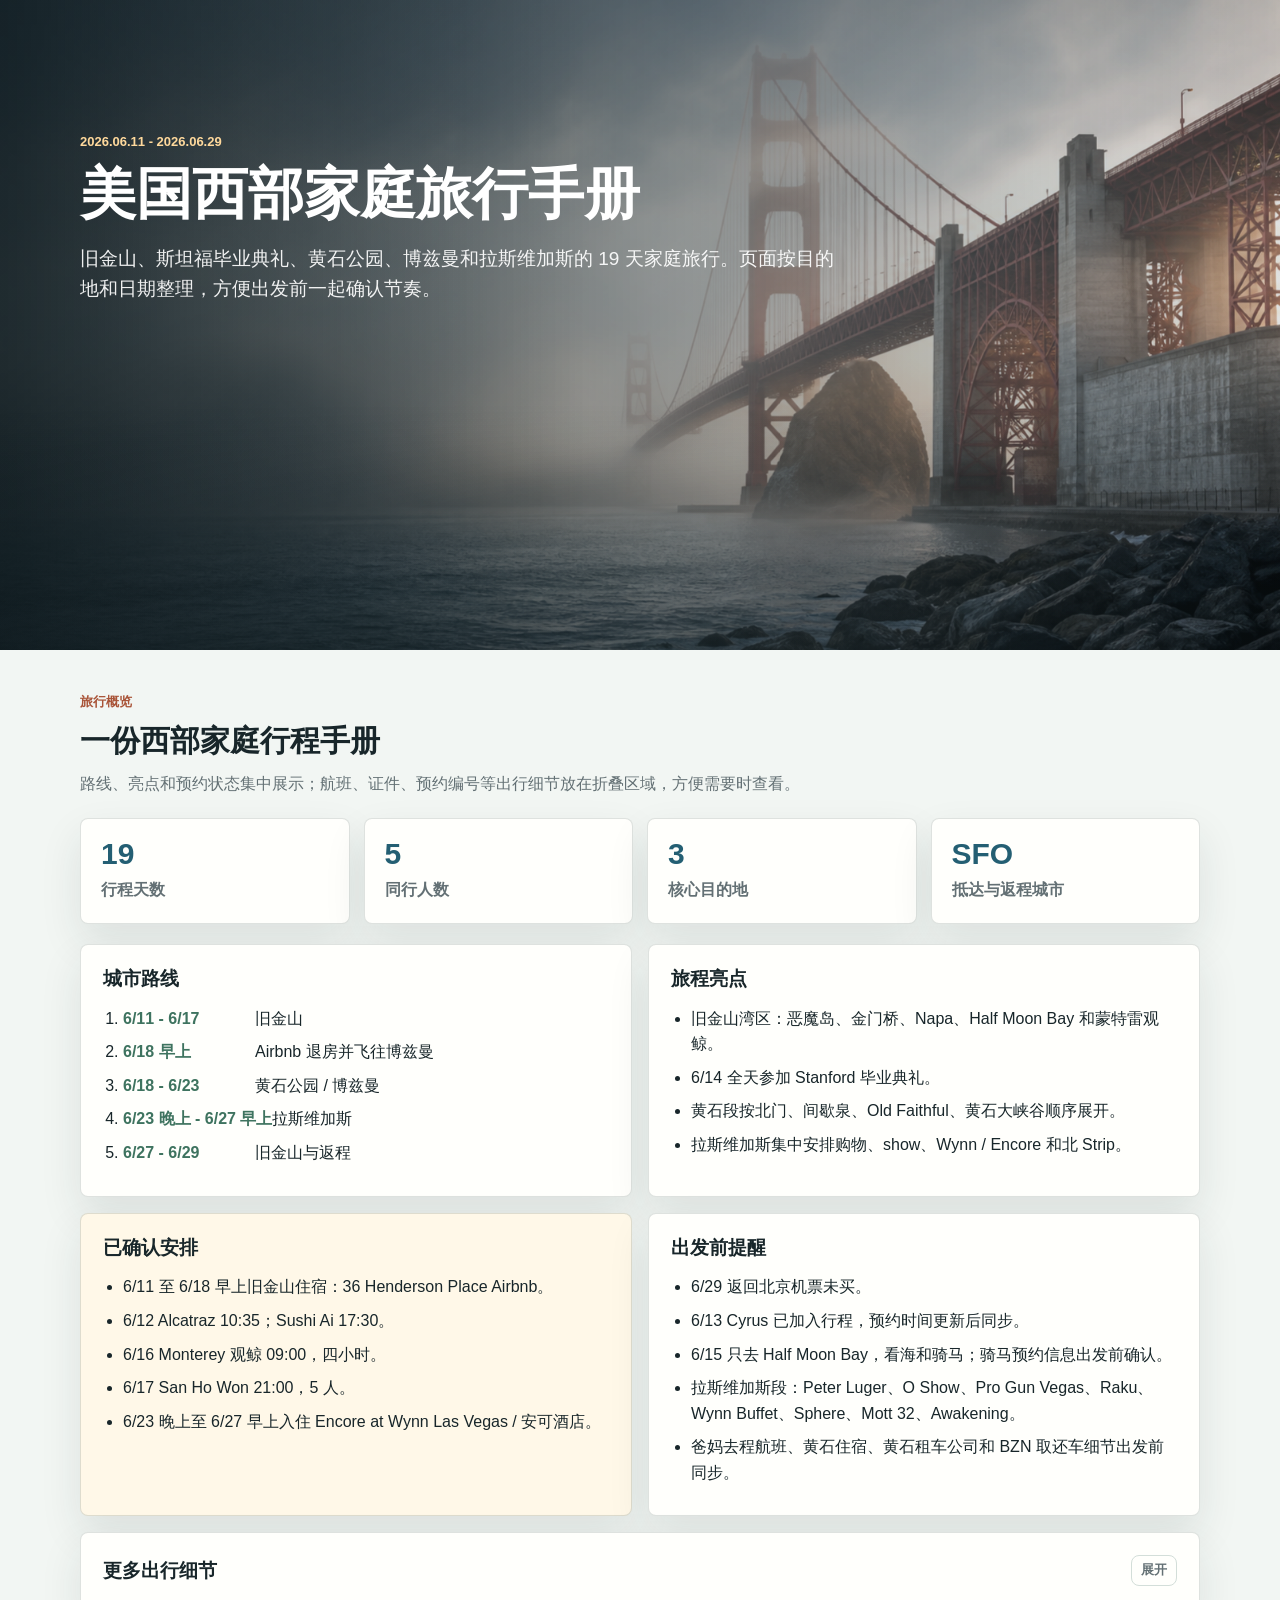
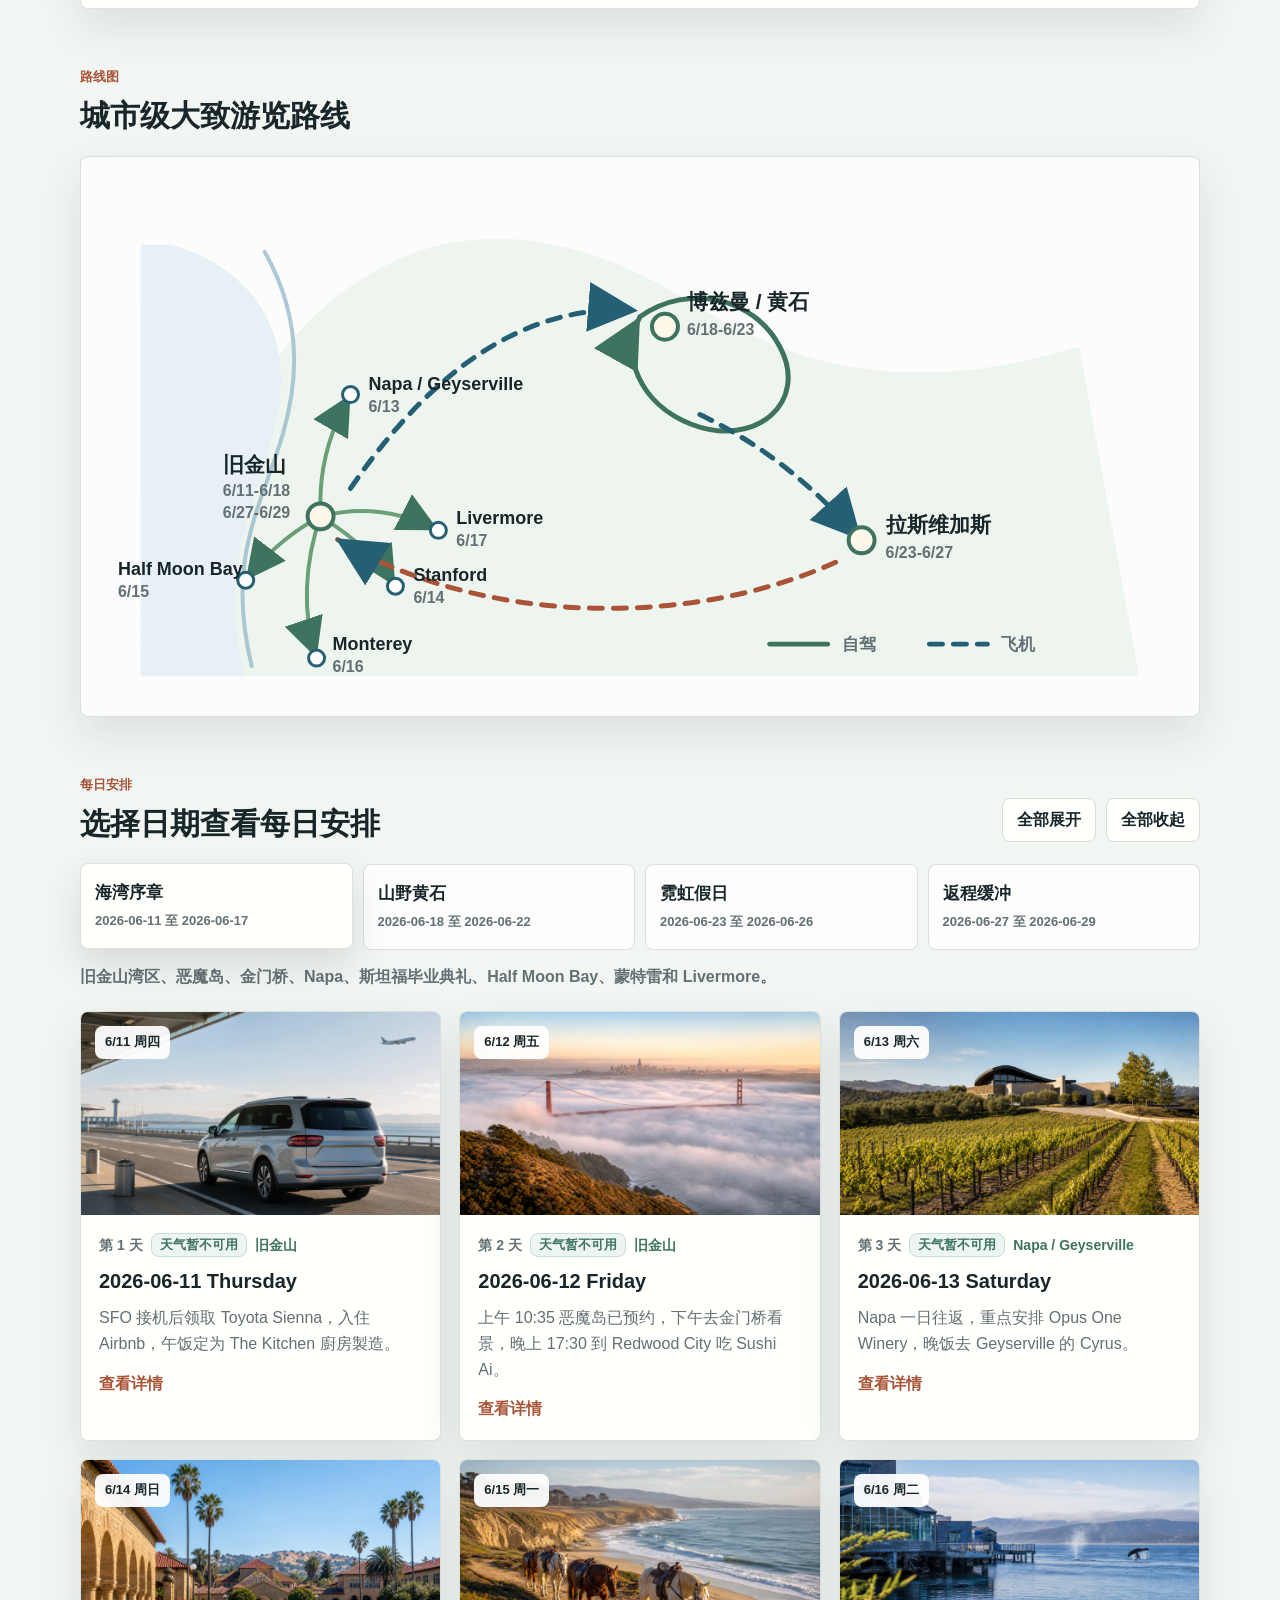
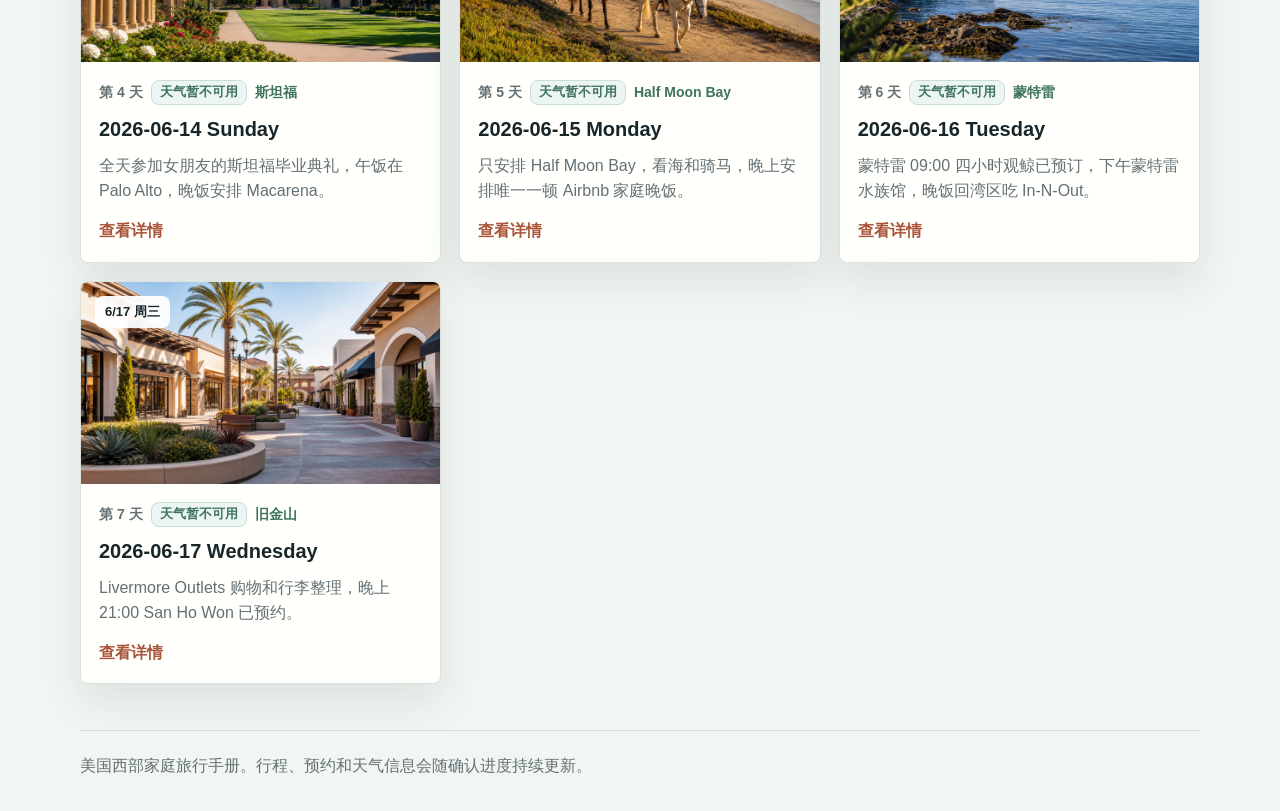
==== index.html @ 19cd09b5 "Refine family itinerary wording" ====
<!doctype html>
<html lang="zh-CN">
  <head>
    <meta charset="utf-8">
    <meta name="viewport" content="width=device-width, initial-scale=1">
    <title>美国西部家庭旅行手册</title>
    <link rel="stylesheet" href="styles.css">
  </head>
  <body class="theme-manual">
    <header class="hero hero--cinematic">
      <div class="hero__media" aria-hidden="true">
        <img src="assets/golden-gate-fog-hero.png" alt="" class="hero__image hero__image--cinematic">
        <span class="hero__fog hero__fog--far"></span>
        <span class="hero__fog hero__fog--near"></span>
      </div>
      <div class="hero__shade"></div>
      <div class="hero__content">
        <p class="eyebrow">2026.06.11 - 2026.06.29</p>
        <h1>美国西部家庭旅行手册</h1>
        <p class="hero__lead">
          旧金山、斯坦福毕业典礼、黄石公园、博兹曼和拉斯维加斯的 19 天家庭旅行。页面按目的地和日期整理，方便出发前一起确认节奏。
        </p>
      </div>
    </header>

    <main>
      <section class="overview" aria-labelledby="overview-title">
        <div class="section-heading">
          <p class="eyebrow">旅行概览</p>
          <h2 id="overview-title">一份西部家庭行程手册</h2>
          <p class="section-heading__lead">路线、亮点和预约状态集中展示；航班、证件、预约编号等出行细节放在折叠区域，方便需要时查看。</p>
        </div>

        <div class="stats-grid" aria-label="旅行关键数字">
          <div class="stat">
            <span class="stat__value">19</span>
            <span class="stat__label">行程天数</span>
          </div>
          <div class="stat">
            <span class="stat__value">5</span>
            <span class="stat__label">同行人数</span>
          </div>
          <div class="stat">
            <span class="stat__value">3</span>
            <span class="stat__label">核心目的地</span>
          </div>
          <div class="stat">
            <span class="stat__value">SFO</span>
            <span class="stat__label">抵达与返程城市</span>
          </div>
        </div>

        <div class="overview-grid overview-grid--editorial">
          <article class="panel">
            <h3>城市路线</h3>
            <ol class="route-list">
              <li><span>6/11 - 6/17</span>旧金山</li>
              <li><span>6/18 早上</span>Airbnb 退房并飞往博兹曼</li>
              <li><span>6/18 - 6/23</span>黄石公园 / 博兹曼</li>
              <li><span>6/23 晚上 - 6/27 早上</span>拉斯维加斯</li>
              <li><span>6/27 - 6/29</span>旧金山与返程</li>
            </ol>
          </article>

          <article class="panel">
            <h3>旅程亮点</h3>
            <ul class="clean-list">
              <li>旧金山湾区：恶魔岛、金门桥、Napa、Half Moon Bay 和蒙特雷观鲸。</li>
              <li>6/14 全天参加 Stanford 毕业典礼。</li>
              <li>黄石段按北门、间歇泉、Old Faithful、黄石大峡谷顺序展开。</li>
              <li>拉斯维加斯集中安排购物、show、Wynn / Encore 和北 Strip。</li>
            </ul>
          </article>

          <article class="panel panel--notice">
            <h3>已确认安排</h3>
            <ul class="clean-list">
              <li>6/11 至 6/18 早上旧金山住宿：36 Henderson Place Airbnb。</li>
              <li>6/12 Alcatraz 10:35；Sushi Ai 17:30。</li>
              <li>6/16 Monterey 观鲸 09:00，四小时。</li>
              <li>6/17 San Ho Won 21:00，5 人。</li>
              <li>6/23 晚上至 6/27 早上入住 Encore at Wynn Las Vegas / 安可酒店。</li>
            </ul>
          </article>

          <article class="panel">
            <h3>出发前提醒</h3>
            <ul class="clean-list">
              <li>6/29 返回北京机票未买。</li>
              <li>6/13 Cyrus 已加入行程，预约时间更新后同步。</li>
              <li>6/15 只去 Half Moon Bay，看海和骑马；骑马预约信息出发前确认。</li>
              <li>拉斯维加斯段：Peter Luger、O Show、Pro Gun Vegas、Raku、Wynn Buffet、Sphere、Mott 32、Awakening。</li>
              <li>爸妈去程航班、黄石住宿、黄石租车公司和 BZN 取还车细节出发前同步。</li>
            </ul>
          </article>

          <details class="panel internal-notes">
            <summary>更多出行细节</summary>
            <div class="internal-note-grid">
              <section>
                <h4>交通与航班</h4>
                <ul class="clean-list">
                  <li>6/11 至 6/18 旧金山段租 Toyota Sienna，覆盖湾区行程。</li>
                  <li>6/18 AS2062：13:56 旧金山飞博兹曼，17:11 到达，5 人同行。</li>
                  <li>黄石段同样租 Toyota Sienna 自驾，BZN 取还车时间和租车公司出发前同步。</li>
                  <li>6/23 WN1137：19:10 博兹曼飞拉斯维加斯，20:20 到达。</li>
                  <li>拉斯维加斯市内以打车为主；6/27 飞回旧金山航班出发前同步。</li>
                </ul>
              </section>
              <section>
                <h4>家庭与证件</h4>
                <ul class="clean-list">
                  <li>我和女朋友已在旧金山。</li>
                  <li>爸妈去程机票未定，签证时间为 2026 年 6 月 3 日。</li>
                  <li>女朋友妈妈 MU589：6/11 12:30 从上海浦东出发，6/11 9:05 抵达旧金山。</li>
                </ul>
              </section>
              <section>
                <h4>预约编号</h4>
                <ul class="clean-list">
                  <li>6/16 Monterey 观鲸：Booking reference BR-1405224561。</li>
                  <li>6/17 San Ho Won：Reservation #EP73R444PKC，Party of 5。</li>
                </ul>
              </section>
              <section>
                <h4>补充说明</h4>
                <ul class="clean-list">
                  <li>每日卡片天气为联网预报，使用摄氏度；远期日期会在接近出发时自动更新。</li>
                  <li>湾区段午饭和晚饭已固定到具体餐厅；家庭晚饭仅 6/15 一顿，在 Airbnb 自己做饭。</li>
                  <li>黄石段已按 Notion 行程整理；住宿、租车细节和部分餐厅预约会在出发前继续同步。</li>
                </ul>
              </section>
            </div>
          </details>
        </div>
      </section>

      <section class="route-map" aria-labelledby="route-map-title">
        <div class="section-heading">
          <p class="eyebrow">路线图</p>
          <h2 id="route-map-title">城市级大致游览路线</h2>
        </div>

        <div class="route-map__panel">
          <svg class="route-map__canvas" viewBox="0 0 1120 560" role="img" aria-labelledby="route-map-svg-title route-map-svg-desc">
            <title id="route-map-svg-title">美国西部家庭旅行城市级路线图</title>
            <desc id="route-map-svg-desc">路线从旧金山出发，经博兹曼和黄石公园到拉斯维加斯，再返回旧金山。湾区支线包括 Napa、Stanford、Half Moon Bay、Monterey 和 Livermore。</desc>
            <defs>
              <marker id="route-arrow" markerWidth="12" markerHeight="12" refX="10" refY="6" orient="auto" markerUnits="strokeWidth">
                <path d="M 0 1 L 10 6 L 0 11 z" class="route-map__arrow"></path>
              </marker>
              <marker id="flight-arrow" markerWidth="12" markerHeight="12" refX="10" refY="6" orient="auto" markerUnits="strokeWidth">
                <path d="M 0 1 L 10 6 L 0 11 z" class="route-map__flight-arrow"></path>
              </marker>
            </defs>

            <path class="route-map__land route-map__land--west" d="M80 470 C120 330 170 190 285 120 C390 55 505 80 610 145 C720 214 835 240 1000 190 L1060 520 L85 520 Z"></path>
            <path class="route-map__land route-map__land--coast" d="M90 88 C170 110 214 175 197 258 C180 345 134 405 165 520 L60 520 L60 88 Z"></path>
            <path class="route-map__coastline" d="M184 95 C225 168 218 235 195 300 C172 366 148 415 171 510"></path>

            <path class="route-map__branch" d="M240 360 C238 318 246 280 270 238" marker-end="url(#route-arrow)"></path>
            <path class="route-map__branch" d="M240 360 C272 380 298 402 315 430" marker-end="url(#route-arrow)"></path>
            <path class="route-map__branch" d="M240 360 C214 374 188 394 165 424" marker-end="url(#route-arrow)"></path>
            <path class="route-map__branch" d="M240 360 C224 405 221 458 236 502" marker-end="url(#route-arrow)"></path>
            <path class="route-map__branch" d="M240 360 C278 350 319 354 358 374" marker-end="url(#route-arrow)"></path>

            <path class="route-map__flight" d="M270 332 C350 215 445 145 558 154" marker-end="url(#flight-arrow)"></path>
            <path class="route-map__drive" d="M560 160 C610 125 675 142 700 190 C730 246 675 292 612 268 C558 247 540 196 560 160" marker-end="url(#route-arrow)"></path>
            <path class="route-map__flight" d="M620 258 C690 292 735 332 782 384" marker-end="url(#flight-arrow)"></path>
            <path class="route-map__flight route-map__flight--return" d="M756 406 C610 472 400 470 255 382" marker-end="url(#flight-arrow)"></path>

            <g class="route-map__node route-map__node--primary" transform="translate(240 360)">
              <circle r="13"></circle>
              <text x="-98" y="-44">旧金山</text>
              <text x="-98" y="-20" class="route-map__date">6/11-6/18</text>
              <text x="-98" y="2" class="route-map__date">6/27-6/29</text>
            </g>

            <g class="route-map__node route-map__node--primary" transform="translate(585 170)">
              <circle r="13"></circle>
              <text x="22" y="-18">博兹曼 / 黄石</text>
              <text x="22" y="8" class="route-map__date">6/18-6/23</text>
            </g>

            <g class="route-map__node route-map__node--primary" transform="translate(782 384)">
              <circle r="13"></circle>
              <text x="24" y="-8">拉斯维加斯</text>
              <text x="24" y="18" class="route-map__date">6/23-6/27</text>
            </g>

            <g class="route-map__node route-map__node--small" transform="translate(270 238)">
              <circle r="8"></circle>
              <text x="18" y="-5">Napa / Geyserville</text>
              <text x="18" y="17" class="route-map__date">6/13</text>
            </g>

            <g class="route-map__node route-map__node--small" transform="translate(315 430)">
              <circle r="8"></circle>
              <text x="18" y="-5">Stanford</text>
              <text x="18" y="17" class="route-map__date">6/14</text>
            </g>

            <g class="route-map__node route-map__node--small" transform="translate(165 424)">
              <circle r="8"></circle>
              <text x="-128" y="-5">Half Moon Bay</text>
              <text x="-128" y="17" class="route-map__date">6/15</text>
            </g>

            <g class="route-map__node route-map__node--small" transform="translate(236 502)">
              <circle r="8"></circle>
              <text x="16" y="-8">Monterey</text>
              <text x="16" y="14" class="route-map__date">6/16</text>
            </g>

            <g class="route-map__node route-map__node--small" transform="translate(358 374)">
              <circle r="8"></circle>
              <text x="18" y="-6">Livermore</text>
              <text x="18" y="16" class="route-map__date">6/17</text>
            </g>

            <g class="route-map__legend" transform="translate(690 488)">
              <line x1="0" y1="0" x2="58" y2="0" class="route-map__drive"></line>
              <text x="72" y="6">自驾</text>
              <line x1="160" y1="0" x2="218" y2="0" class="route-map__flight"></line>
              <text x="232" y="6">飞机</text>
            </g>
          </svg>
        </div>
      </section>

      <section class="itinerary" aria-labelledby="itinerary-title">
        <div class="section-heading section-heading--row">
          <div>
            <p class="eyebrow">每日安排</p>
            <h2 id="itinerary-title">选择日期查看每日安排</h2>
          </div>
          <div class="toolbar" aria-label="每日详情控制">
            <button type="button" class="toolbar__button" id="expandAll">全部展开</button>
            <button type="button" class="toolbar__button" id="collapseAll">全部收起</button>
          </div>
        </div>

        <div class="journey-tabs" aria-label="旅程分段">
          <div class="journey-tabs__list" id="journeyTabs" role="tablist"></div>
          <p class="journey-tabs__summary" id="journeySummary"></p>
        </div>

        <div class="journey-panels" id="journeyPanels"></div>
      </section>
    </main>

    <footer class="site-footer">
      <p>美国西部家庭旅行手册。行程、预约和天气信息会随确认进度持续更新。</p>
    </footer>

    <script src="app.js"></script>
  </body>
</html>
---- styles.css ----
:root {
  --paper: #f7f4ee;
  --surface: #ffffff;
  --surface-soft: #f0f6f4;
  --ink: #1d2a2e;
  --muted: #5f6f75;
  --line: #d8dfdd;
  --blue: #1f6f9f;
  --green: #2f7a62;
  --clay: #b95f3b;
  --gold: #c08a2c;
  --shadow: 0 18px 45px rgba(29, 42, 46, 0.12);
}

* {
  box-sizing: border-box;
}

body {
  margin: 0;
  background: var(--paper);
  color: var(--ink);
  font-family: -apple-system, BlinkMacSystemFont, "Segoe UI", "PingFang SC", "Hiragino Sans GB", "Microsoft YaHei", sans-serif;
  font-size: 16px;
  line-height: 1.6;
}

button,
input,
textarea {
  font: inherit;
}

img {
  display: block;
  max-width: 100%;
}

.hero {
  position: relative;
  min-height: 520px;
  overflow: hidden;
  color: #ffffff;
}

.hero__media {
  position: absolute;
  inset: 0;
  overflow: hidden;
  background: #22323a;
}

.hero__image {
  position: absolute;
  inset: 0;
  width: 100%;
  height: 100%;
  object-fit: cover;
}

.hero--cinematic .hero__image--cinematic {
  transform: scale(1.08) translate3d(1.5%, 0, 0);
  transform-origin: 58% 58%;
  animation: heroSlowReveal 18s ease-out both;
}

.hero__fog {
  position: absolute;
  inset: -20%;
  pointer-events: none;
  mix-blend-mode: screen;
}

.hero__fog--far {
  background:
    linear-gradient(105deg, transparent 0%, rgba(255, 255, 255, 0.18) 28%, transparent 47%),
    linear-gradient(14deg, rgba(255, 255, 255, 0.16) 0%, transparent 38%, rgba(255, 255, 255, 0.12) 72%, transparent 100%);
  filter: blur(30px);
  opacity: 0.64;
  animation: fogDriftFar 24s ease-in-out infinite alternate;
}

.hero__fog--near {
  background:
    linear-gradient(96deg, rgba(255, 255, 255, 0.22) 0%, transparent 32%, rgba(255, 255, 255, 0.18) 58%, transparent 82%),
    linear-gradient(178deg, transparent 0%, rgba(255, 255, 255, 0.28) 46%, transparent 74%);
  filter: blur(18px);
  opacity: 0.52;
  animation: fogDriftNear 16s ease-in-out infinite alternate;
}

.hero__shade {
  position: absolute;
  inset: 0;
  z-index: 1;
  background: linear-gradient(90deg, rgba(15, 28, 34, 0.76), rgba(15, 28, 34, 0.34), rgba(15, 28, 34, 0.08));
}

.hero__content {
  position: relative;
  z-index: 2;
  width: min(1120px, calc(100% - 40px));
  margin: 0 auto;
  padding: 120px 0 80px;
}

.hero--cinematic::after {
  content: "";
  position: absolute;
  inset: 0;
  z-index: 1;
  pointer-events: none;
  background:
    linear-gradient(0deg, rgba(14, 24, 28, 0.34), transparent 38%),
    linear-gradient(90deg, rgba(9, 20, 24, 0.34), transparent 46%);
}

@keyframes heroSlowReveal {
  from {
    transform: scale(1.14) translate3d(2.5%, 1%, 0);
  }

  to {
    transform: scale(1.04) translate3d(0, 0, 0);
  }
}

@keyframes fogDriftFar {
  from {
    transform: translate3d(-3%, 0, 0);
  }

  to {
    transform: translate3d(4%, -1%, 0);
  }
}

@keyframes fogDriftNear {
  from {
    transform: translate3d(5%, 1%, 0);
  }

  to {
    transform: translate3d(-6%, -1%, 0);
  }
}

.eyebrow {
  margin: 0 0 10px;
  color: var(--clay);
  font-size: 13px;
  font-weight: 800;
  letter-spacing: 0;
  text-transform: uppercase;
}

.hero .eyebrow {
  color: #ffd99c;
}

h1,
h2,
h3,
p {
  margin-top: 0;
}

h1 {
  max-width: 760px;
  margin-bottom: 18px;
  font-size: 48px;
  line-height: 1.12;
  letter-spacing: 0;
}

h2 {
  margin-bottom: 0;
  font-size: 30px;
  line-height: 1.2;
  letter-spacing: 0;
}

h3 {
  margin-bottom: 14px;
  font-size: 19px;
  line-height: 1.3;
  letter-spacing: 0;
}

.hero__lead {
  max-width: 700px;
  margin-bottom: 0;
  font-size: 18px;
  color: rgba(255, 255, 255, 0.92);
}

main {
  width: min(1120px, calc(100% - 40px));
  margin: 0 auto;
}

.overview {
  margin-top: 42px;
}

.section-heading {
  margin-bottom: 22px;
}

.section-heading--row {
  display: flex;
  gap: 18px;
  align-items: end;
  justify-content: space-between;
}

.stats-grid {
  display: grid;
  grid-template-columns: repeat(4, minmax(0, 1fr));
  gap: 14px;
  margin-bottom: 20px;
}

.stat,
.panel,
.route-map__panel,
.day-card {
  border: 1px solid var(--line);
  border-radius: 8px;
  background: var(--surface);
  box-shadow: var(--shadow);
}

.stat {
  padding: 20px;
}

.stat__value {
  display: block;
  color: var(--blue);
  font-size: 30px;
  font-weight: 850;
  line-height: 1;
}

.stat__label {
  display: block;
  margin-top: 8px;
  color: var(--muted);
  font-weight: 650;
}

.overview-grid {
  display: grid;
  grid-template-columns: repeat(2, minmax(0, 1fr));
  gap: 16px;
}

.panel {
  padding: 22px;
}

.panel--notice {
  background: #fff8ea;
  border-color: #ead4a4;
}

.route-list,
.clean-list {
  margin: 0;
  padding-left: 20px;
}

.route-list li,
.clean-list li {
  margin: 8px 0;
}

.route-list span {
  display: inline-block;
  min-width: 132px;
  color: var(--green);
  font-weight: 800;
}

.route-map {
  margin-top: 58px;
}

.route-map__panel {
  overflow: hidden;
  background: #fbfcfb;
}

.route-map__canvas {
  display: block;
  width: 100%;
  height: auto;
}

.route-map__land {
  fill: #eef5ef;
}

.route-map__land--west {
  fill: #eef5ef;
}

.route-map__land--coast {
  fill: #e7f0f4;
}

.route-map__coastline {
  fill: none;
  stroke: #7aa9bc;
  stroke-width: 4;
  stroke-linecap: round;
  stroke-linejoin: round;
  opacity: 0.6;
}

.route-map__drive,
.route-map__branch,
.route-map__flight {
  fill: none;
  stroke-linecap: round;
  stroke-linejoin: round;
}

.route-map__drive {
  stroke: var(--green);
  stroke-width: 5;
}

.route-map__branch {
  stroke: #6b9f78;
  stroke-width: 4;
}

.route-map__flight {
  stroke: var(--blue);
  stroke-width: 5;
  stroke-dasharray: 13 11;
}

.route-map__flight--return {
  stroke: var(--clay);
}

.route-map__arrow {
  fill: var(--green);
}

.route-map__flight-arrow {
  fill: var(--blue);
}

.route-map__node circle {
  fill: var(--surface);
  stroke: var(--ink);
  stroke-width: 4;
}

.route-map__node--primary circle {
  fill: #fff8ea;
  stroke: var(--green);
}

.route-map__node--small circle {
  fill: #ffffff;
  stroke: var(--blue);
  stroke-width: 3;
}

.route-map__node text,
.route-map__legend text {
  fill: var(--ink);
  font-size: 21px;
  font-weight: 850;
  letter-spacing: 0;
}

.route-map__node--small text {
  font-size: 18px;
}

.route-map__date {
  fill: var(--muted) !important;
  font-size: 16px !important;
  font-weight: 750 !important;
}

.route-map__legend text {
  fill: var(--muted);
  font-size: 17px;
  font-weight: 800;
}

.itinerary {
  margin-top: 58px;
}

.toolbar {
  display: flex;
  gap: 10px;
  flex-wrap: wrap;
  justify-content: flex-end;
}

.toolbar__button {
  min-height: 42px;
  border: 1px solid var(--line);
  border-radius: 8px;
  background: var(--surface);
  color: var(--ink);
  cursor: pointer;
  font-weight: 750;
  padding: 8px 14px;
}

.toolbar__button:hover,
.toolbar__button:focus-visible {
  border-color: var(--blue);
  outline: none;
}

.journey-tabs {
  margin: 4px 0 22px;
}

.journey-tabs__list {
  display: grid;
  grid-template-columns: repeat(4, minmax(0, 1fr));
  gap: 10px;
}

.journey-tab {
  min-height: 86px;
  border: 1px solid var(--line);
  border-radius: 8px;
  background: rgba(255, 255, 255, 0.72);
  color: var(--ink);
  cursor: pointer;
  padding: 14px;
  text-align: left;
  transition: border-color 160ms ease, box-shadow 160ms ease, transform 160ms ease, background 160ms ease;
}

.journey-tab:hover,
.journey-tab:focus-visible {
  border-color: var(--blue);
  box-shadow: 0 12px 28px rgba(29, 42, 46, 0.11);
  outline: none;
}

.journey-tab[aria-selected="true"] {
  border-color: rgba(47, 122, 98, 0.58);
  background: var(--surface);
  box-shadow: 0 16px 34px rgba(29, 42, 46, 0.13);
  transform: translateY(-1px);
}

.journey-tab__title,
.journey-tab__meta {
  display: block;
}

.journey-tab__title {
  color: var(--ink);
  font-size: 17px;
  font-weight: 850;
  line-height: 1.25;
}

.journey-tab__meta {
  margin-top: 8px;
  color: var(--muted);
  font-size: 13px;
  font-weight: 750;
  line-height: 1.35;
}

.journey-tabs__summary {
  max-width: 820px;
  margin: 14px 0 0;
  color: var(--muted);
  font-weight: 650;
}

.journey-panel[hidden] {
  display: none;
}

.day-grid {
  display: grid;
  grid-template-columns: repeat(3, minmax(0, 1fr));
  gap: 18px;
}

.day-card {
  overflow: hidden;
}

.day-card__toggle {
  width: 100%;
  border: 0;
  background: transparent;
  color: inherit;
  cursor: pointer;
  padding: 0;
  text-align: left;
}

.day-card__image-wrap {
  display: block;
  position: relative;
  aspect-ratio: 16 / 9;
  background: var(--surface-soft);
  overflow: hidden;
}

.day-card__image {
  width: 100%;
  height: 100%;
  object-fit: cover;
  transition: transform 180ms ease;
}

.day-card__toggle:hover .day-card__image,
.day-card__toggle:focus-visible .day-card__image {
  transform: scale(1.025);
}

.day-card__badge {
  position: absolute;
  left: 14px;
  top: 14px;
  border-radius: 8px;
  background: rgba(255, 255, 255, 0.94);
  color: var(--ink);
  font-size: 13px;
  font-weight: 850;
  padding: 6px 10px;
}

.day-card__body {
  display: block;
  padding: 18px;
}

.day-card__meta {
  display: flex;
  gap: 8px;
  align-items: center;
  justify-content: flex-start;
  flex-wrap: wrap;
  margin-bottom: 8px;
  color: var(--muted);
  font-size: 14px;
  font-weight: 750;
}

.day-card__weather {
  border: 1px solid #c7ddd5;
  border-radius: 8px;
  background: var(--surface-soft);
  color: var(--green);
  font-size: 13px;
  line-height: 1.3;
  padding: 3px 8px;
  white-space: nowrap;
}

.day-card__city {
  color: var(--green);
}

.day-card__title {
  display: block;
  margin: 0 0 8px;
  font-size: 20px;
  font-weight: 800;
}

.day-card__summary {
  display: block;
  margin: 0;
  color: var(--muted);
}

.day-card__action {
  display: inline-block;
  margin-top: 14px;
  color: var(--blue);
  font-weight: 850;
}

.day-card__details {
  border-top: 1px solid var(--line);
  background: #fbfcfb;
  padding: 18px;
}

.detail-grid {
  display: grid;
  gap: 14px;
}

.detail-item {
  border-left: 4px solid var(--green);
  padding-left: 12px;
}

.detail-item h4 {
  margin: 0 0 4px;
  font-size: 15px;
}

.detail-item p,
.detail-item ul {
  margin: 0;
  color: var(--muted);
}

.detail-item ul {
  padding-left: 20px;
}

.site-footer {
  width: min(1120px, calc(100% - 40px));
  margin: 46px auto 32px;
  border-top: 1px solid var(--line);
  padding-top: 22px;
  color: var(--muted);
}

.preview-switcher {
  display: flex;
  flex-wrap: wrap;
  gap: 8px;
  margin-bottom: 70px;
}

.preview-switcher a {
  border: 1px solid rgba(255, 255, 255, 0.34);
  border-radius: 8px;
  background: rgba(255, 255, 255, 0.14);
  color: #ffffff;
  font-size: 13px;
  font-weight: 800;
  line-height: 1.2;
  padding: 9px 12px;
  text-decoration: none;
}

.preview-switcher a[aria-current="page"] {
  background: rgba(255, 255, 255, 0.92);
  color: var(--ink);
}

.section-heading__lead {
  max-width: 760px;
  margin: 12px 0 0;
  color: var(--muted);
}

.overview-grid--editorial {
  align-items: stretch;
}

.internal-notes {
  grid-column: 1 / -1;
}

.internal-notes summary {
  display: flex;
  align-items: center;
  justify-content: space-between;
  gap: 14px;
  color: var(--ink);
  cursor: pointer;
  font-size: 19px;
  font-weight: 850;
  list-style: none;
}

.internal-notes summary::-webkit-details-marker {
  display: none;
}

.internal-notes summary::after {
  content: "展开";
  border: 1px solid var(--line);
  border-radius: 8px;
  color: var(--muted);
  font-size: 13px;
  font-weight: 800;
  padding: 4px 9px;
}

.internal-notes[open] summary::after {
  content: "收起";
}

.internal-note-grid {
  display: grid;
  grid-template-columns: repeat(2, minmax(0, 1fr));
  gap: 18px;
  margin-top: 18px;
  border-top: 1px solid var(--line);
  padding-top: 18px;
}

.internal-note-grid h4 {
  margin: 0 0 8px;
  font-size: 15px;
}

body.theme-manual {
  --paper: #f2f6f3;
  --surface: #fffffc;
  --surface-soft: #edf5f4;
  --ink: #18262a;
  --muted: #637074;
  --line: #d3ded9;
  --blue: #245f73;
  --green: #3e735f;
  --clay: #a95438;
  --gold: #b9852d;
  --shadow: 0 18px 42px rgba(34, 53, 48, 0.1);
}

.theme-manual .hero {
  min-height: 650px;
}

.theme-manual .hero__shade {
  background: linear-gradient(90deg, rgba(10, 24, 29, 0.8), rgba(18, 38, 44, 0.43), rgba(18, 38, 44, 0.12));
}

.theme-manual .hero__content {
  padding-top: 132px;
}

.theme-manual h1 {
  max-width: 820px;
  font-size: 56px;
}

.theme-manual .hero__lead {
  max-width: 760px;
  font-size: 19px;
}

.theme-manual .panel,
.theme-manual .stat,
.theme-manual .route-map__panel,
.theme-manual .day-card {
  box-shadow: var(--shadow);
}

.theme-manual .stat,
.theme-manual .panel,
.theme-manual .route-map__panel,
.theme-manual .day-card,
.theme-manual .journey-tab {
  border-color: rgba(71, 98, 91, 0.18);
}

.theme-manual .panel--notice {
  background: #fff8e8;
}

.theme-manual .day-card__details {
  background: #fffffc;
}

.theme-manual .day-card__toggle:hover .day-card__image,
.theme-manual .day-card__toggle:focus-visible .day-card__image {
  transform: scale(1.035);
}

.theme-manual .day-card__action {
  color: var(--clay);
}

body.theme-concierge {
  --paper: #101212;
  --surface: #181b1a;
  --surface-soft: #222724;
  --ink: #f5efe5;
  --muted: #c3baaa;
  --line: #373d38;
  --blue: #8bb9bd;
  --green: #d5ba72;
  --clay: #c47a58;
  --gold: #d8b765;
  --shadow: 0 22px 52px rgba(0, 0, 0, 0.36);
}

.theme-concierge .hero {
  min-height: 560px;
}

.theme-concierge .hero__shade {
  background: linear-gradient(90deg, rgba(7, 9, 9, 0.9), rgba(7, 9, 9, 0.58), rgba(7, 9, 9, 0.18));
}

.theme-concierge .hero .eyebrow,
.theme-concierge .eyebrow,
.theme-concierge .stat__value,
.theme-concierge .day-card__action {
  color: var(--gold);
}

.theme-concierge .preview-switcher a {
  border-color: rgba(216, 183, 101, 0.42);
  background: rgba(24, 27, 26, 0.62);
  color: var(--ink);
}

.theme-concierge .preview-switcher a[aria-current="page"] {
  background: var(--gold);
  color: #111312;
}

.theme-concierge .stat,
.theme-concierge .panel,
.theme-concierge .route-map__panel,
.theme-concierge .day-card {
  border-color: var(--line);
  background: var(--surface);
}

.theme-concierge .panel--notice {
  background: #1f211d;
  border-color: rgba(216, 183, 101, 0.46);
}

.theme-concierge .route-list span,
.theme-concierge .day-card__city,
.theme-concierge .day-card__weather {
  color: var(--gold);
}

.theme-concierge .toolbar__button {
  background: var(--surface);
  color: var(--ink);
}

.theme-concierge .toolbar__button:hover,
.theme-concierge .toolbar__button:focus-visible {
  border-color: var(--gold);
}

.theme-concierge .day-card__badge {
  background: rgba(245, 239, 229, 0.92);
  color: #111312;
}

.theme-concierge .day-card__details {
  background: #151817;
}

.theme-concierge .day-card__weather {
  border-color: rgba(216, 183, 101, 0.42);
  background: rgba(216, 183, 101, 0.12);
}

.theme-concierge .detail-item {
  border-left-color: var(--gold);
}

.theme-concierge .route-map__panel {
  background: #141817;
}

.theme-concierge .route-map__land,
.theme-concierge .route-map__land--west {
  fill: #202720;
}

.theme-concierge .route-map__land--coast {
  fill: #18262a;
}

.theme-concierge .route-map__coastline {
  stroke: var(--blue);
  opacity: 0.48;
}

.theme-concierge .route-map__drive,
.theme-concierge .route-map__branch {
  stroke: var(--gold);
}

.theme-concierge .route-map__flight {
  stroke: var(--blue);
}

.theme-concierge .route-map__flight--return {
  stroke: var(--clay);
}

.theme-concierge .route-map__arrow {
  fill: var(--gold);
}

.theme-concierge .route-map__flight-arrow {
  fill: var(--blue);
}

.theme-concierge .route-map__node circle {
  fill: var(--surface);
  stroke: var(--gold);
}

.theme-concierge .route-map__node text,
.theme-concierge .route-map__legend text {
  fill: var(--ink);
}

.theme-concierge .route-map__date {
  fill: var(--muted) !important;
}

.theme-concierge .site-footer {
  border-top-color: var(--line);
}

@media (max-width: 920px) {
  .hero {
    min-height: 460px;
  }

  .hero__content {
    padding-top: 92px;
  }

  .theme-manual .hero {
    min-height: 560px;
  }

  .theme-manual .hero__content {
    padding-top: 108px;
  }

  h1 {
    font-size: 38px;
  }

  .theme-manual h1 {
    font-size: 44px;
  }

  h2 {
    font-size: 26px;
  }

  .stats-grid,
  .overview-grid,
  .day-grid {
    grid-template-columns: repeat(2, minmax(0, 1fr));
  }

  .journey-tabs__list {
    grid-template-columns: repeat(2, minmax(0, 1fr));
  }

  .overview-grid {
    gap: 14px;
  }
}

@media (max-width: 640px) {
  main,
  .site-footer,
  .hero__content {
    width: min(100% - 28px, 1120px);
  }

  .hero {
    min-height: 430px;
  }

  .theme-manual .hero {
    min-height: 500px;
  }

  .hero__shade {
    background: rgba(15, 28, 34, 0.58);
  }

  h1 {
    font-size: 32px;
  }

  .theme-manual h1 {
    font-size: 34px;
  }

  h2 {
    font-size: 24px;
  }

  .hero__lead {
    font-size: 16px;
  }

  .section-heading--row {
    display: block;
  }

  .toolbar {
    justify-content: flex-start;
    margin-top: 14px;
  }

  .journey-tabs__list {
    display: flex;
    gap: 10px;
    margin-right: -14px;
    overflow-x: auto;
    padding: 2px 14px 10px 0;
    scroll-snap-type: x mandatory;
  }

  .journey-tab {
    flex: 0 0 230px;
    min-height: 92px;
    scroll-snap-align: start;
  }

  .preview-switcher {
    margin-bottom: 46px;
  }

  .preview-switcher a {
    font-size: 12px;
    padding: 8px 10px;
  }

  .stats-grid,
  .overview-grid,
  .day-grid {
    grid-template-columns: 1fr;
  }

  .internal-note-grid {
    grid-template-columns: 1fr;
  }

  .stat,
  .panel,
  .day-card__body,
  .day-card__details {
    padding: 16px;
  }
}

@media (prefers-reduced-motion: reduce) {
  .hero--cinematic .hero__image--cinematic,
  .hero__fog,
  .day-card__image,
  .journey-tab {
    animation: none;
    transition: none;
  }

  .hero--cinematic .hero__image--cinematic {
    transform: scale(1.05);
  }

  .day-card__toggle:hover .day-card__image,
  .day-card__toggle:focus-visible .day-card__image,
  .journey-tab[aria-selected="true"] {
    transform: none;
  }
}
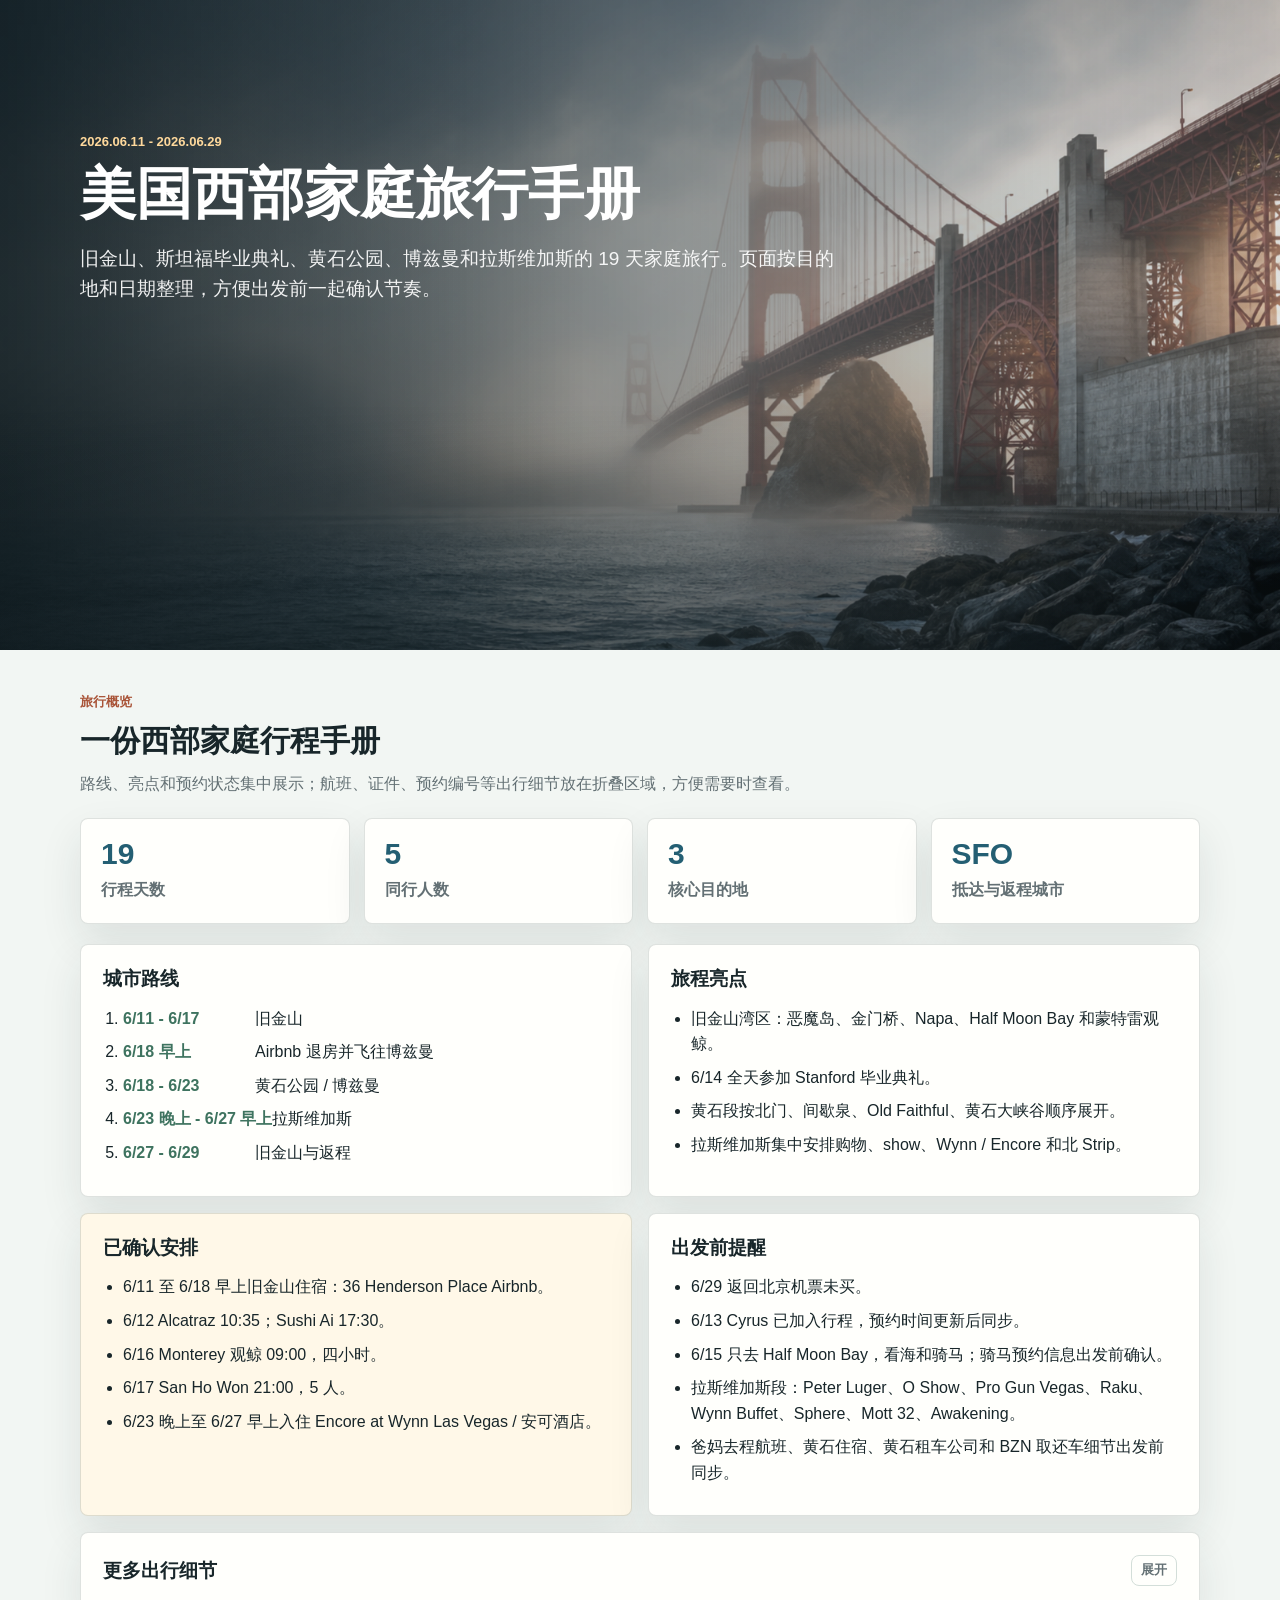
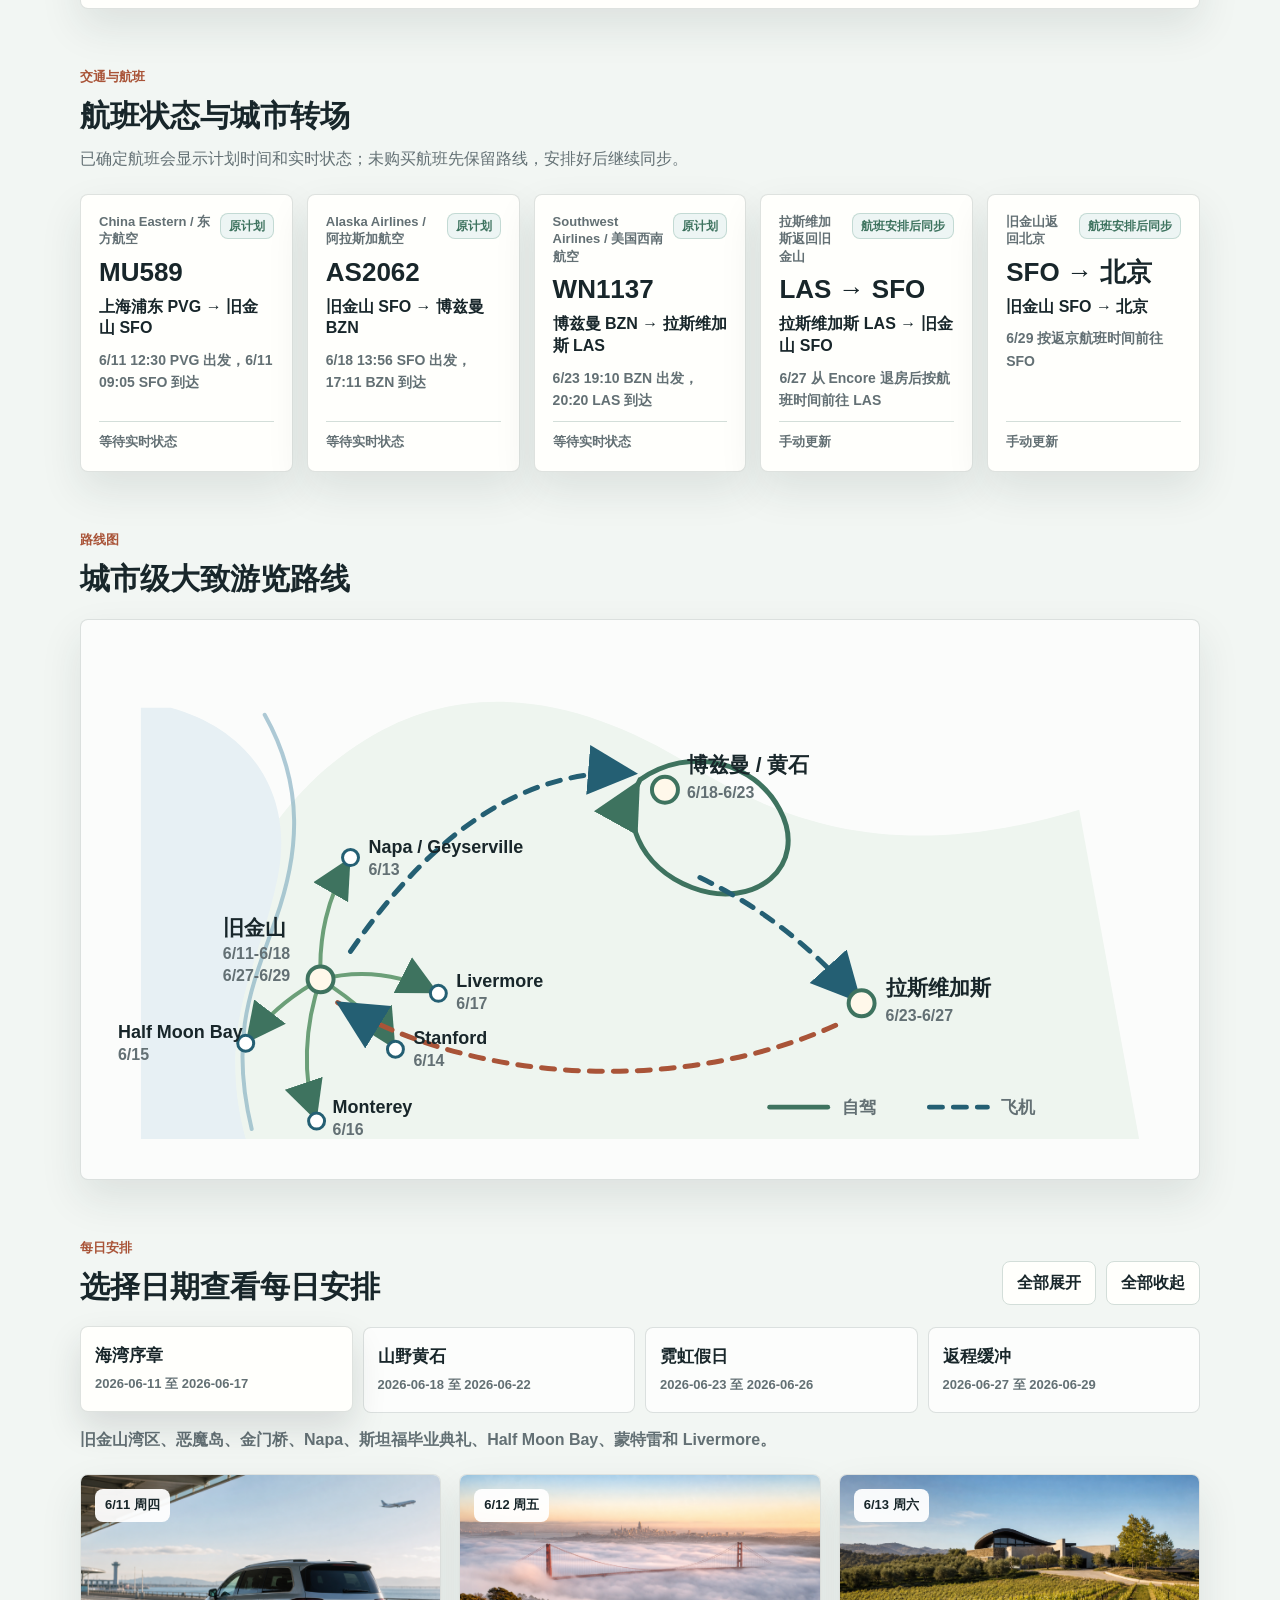
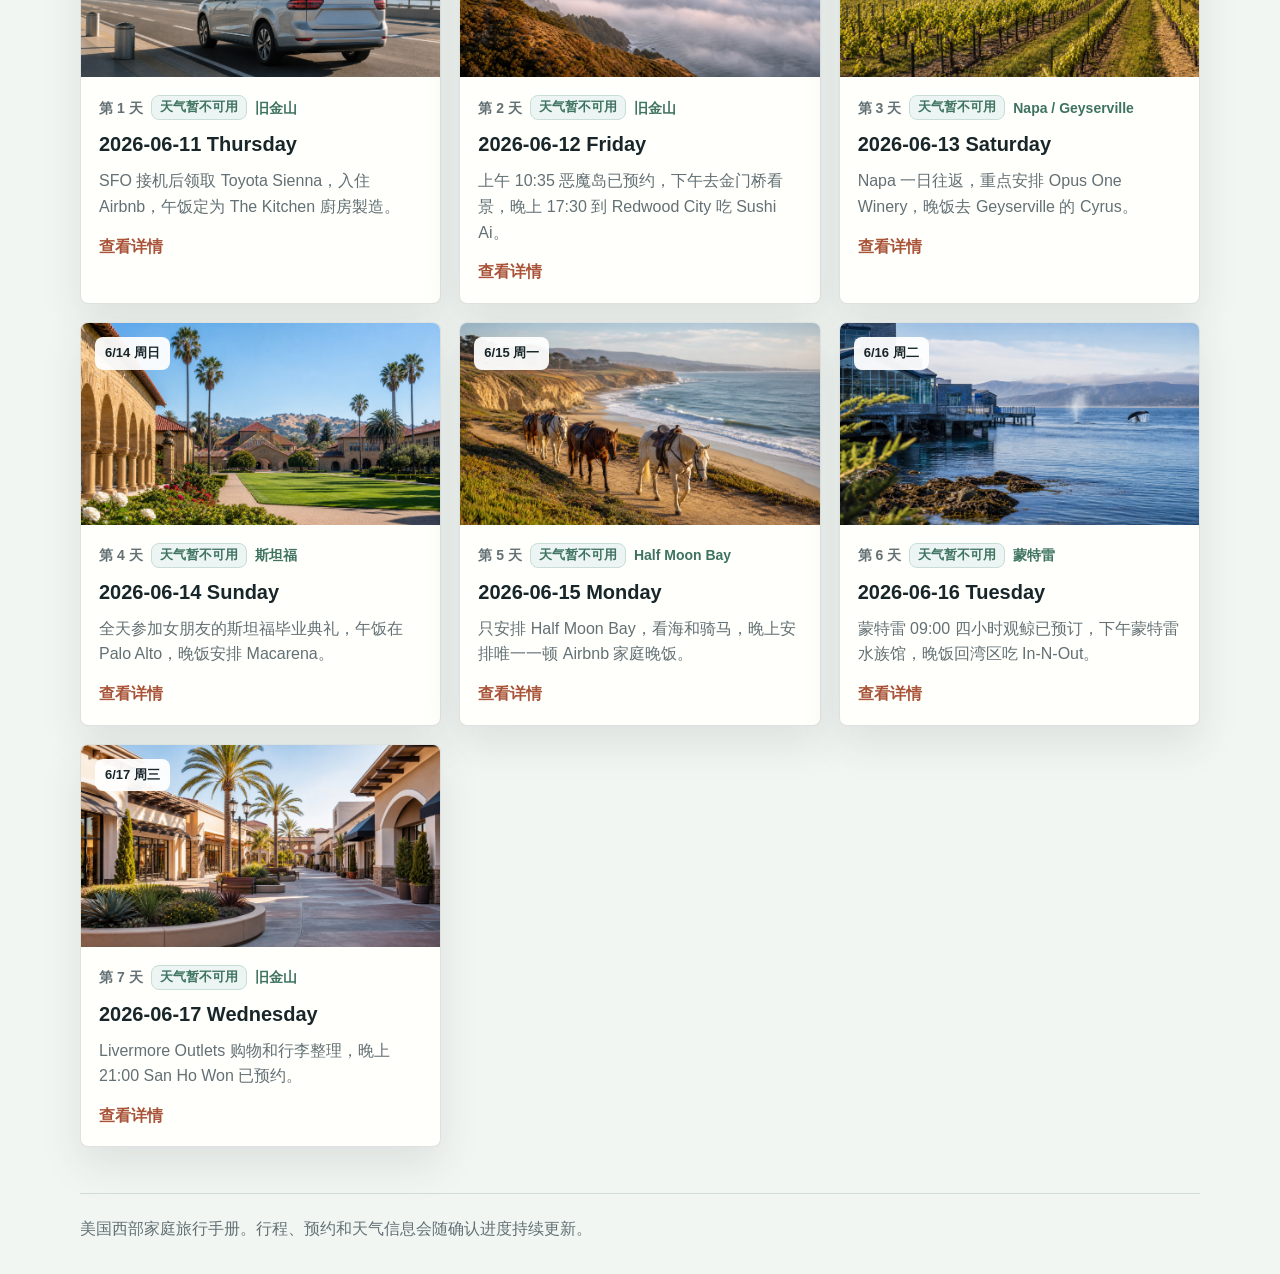
==== commit cfa3977f: "Add flight status transport section" ====
--- a/index.html
+++ b/index.html
@@ -135,6 +135,21 @@
         </div>
       </section>
 
+      <section class="transport-status" aria-labelledby="transport-status-title">
+        <div class="section-heading">
+          <p class="eyebrow">交通与航班</p>
+          <h2 id="transport-status-title">航班状态与城市转场</h2>
+          <p class="section-heading__lead">已确定航班会显示计划时间和实时状态；未购买航班先保留路线，安排好后继续同步。</p>
+        </div>
+
+        <div
+          class="flight-grid"
+          id="transportStatusList"
+          data-flight-status-endpoint=""
+          aria-live="polite"
+        ></div>
+      </section>
+
       <section class="route-map" aria-labelledby="route-map-title">
         <div class="section-heading">
           <p class="eyebrow">路线图</p>
--- a/styles.css
+++ b/styles.css
@@ -224,7 +224,8 @@
 .stat,
 .panel,
 .route-map__panel,
-.day-card {
+.day-card,
+.flight-card {
   border: 1px solid var(--line);
   border-radius: 8px;
   background: var(--surface);
@@ -281,6 +282,97 @@
   min-width: 132px;
   color: var(--green);
   font-weight: 800;
+}
+
+.transport-status {
+  margin-top: 58px;
+}
+
+.flight-grid {
+  display: grid;
+  grid-template-columns: repeat(5, minmax(0, 1fr));
+  gap: 14px;
+}
+
+.flight-card {
+  display: flex;
+  min-height: 190px;
+  flex-direction: column;
+  gap: 10px;
+  padding: 18px;
+}
+
+.flight-card__top {
+  display: flex;
+  gap: 8px;
+  align-items: flex-start;
+  justify-content: space-between;
+}
+
+.flight-card__airline {
+  color: var(--muted);
+  font-size: 13px;
+  font-weight: 750;
+  line-height: 1.35;
+}
+
+.flight-card__status {
+  flex: 0 0 auto;
+  border: 1px solid rgba(47, 122, 98, 0.22);
+  border-radius: 8px;
+  background: var(--surface-soft);
+  color: var(--green);
+  font-size: 12px;
+  font-weight: 850;
+  line-height: 1.2;
+  padding: 5px 8px;
+  white-space: nowrap;
+}
+
+.flight-card__status--ok {
+  border-color: rgba(47, 122, 98, 0.28);
+  background: #edf7f0;
+  color: #2f755f;
+}
+
+.flight-card__status--warning {
+  border-color: rgba(185, 95, 59, 0.26);
+  background: #fff5e9;
+  color: var(--clay);
+}
+
+.flight-card__status--alert {
+  border-color: rgba(155, 45, 45, 0.28);
+  background: #fff0ed;
+  color: #9b2d2d;
+}
+
+.flight-card__number {
+  color: var(--ink);
+  font-size: 26px;
+  font-weight: 900;
+  line-height: 1.08;
+}
+
+.flight-card__route {
+  color: var(--ink);
+  font-weight: 800;
+  line-height: 1.35;
+}
+
+.flight-card__time {
+  color: var(--muted);
+  font-size: 14px;
+  font-weight: 650;
+}
+
+.flight-card__source {
+  margin-top: auto;
+  border-top: 1px solid var(--line);
+  color: var(--muted);
+  font-size: 13px;
+  font-weight: 700;
+  padding-top: 10px;
 }
 
 .route-map {
@@ -755,7 +847,8 @@
 .theme-manual .panel,
 .theme-manual .stat,
 .theme-manual .route-map__panel,
-.theme-manual .day-card {
+.theme-manual .day-card,
+.theme-manual .flight-card {
   box-shadow: var(--shadow);
 }
 
@@ -763,6 +856,7 @@
 .theme-manual .panel,
 .theme-manual .route-map__panel,
 .theme-manual .day-card,
+.theme-manual .flight-card,
 .theme-manual .journey-tab {
   border-color: rgba(71, 98, 91, 0.18);
 }
@@ -827,7 +921,8 @@
 .theme-concierge .stat,
 .theme-concierge .panel,
 .theme-concierge .route-map__panel,
-.theme-concierge .day-card {
+.theme-concierge .day-card,
+.theme-concierge .flight-card {
   border-color: var(--line);
   background: var(--surface);
 }
@@ -839,7 +934,8 @@
 
 .theme-concierge .route-list span,
 .theme-concierge .day-card__city,
-.theme-concierge .day-card__weather {
+.theme-concierge .day-card__weather,
+.theme-concierge .flight-card__status {
   color: var(--gold);
 }
 
@@ -867,6 +963,15 @@
   background: rgba(216, 183, 101, 0.12);
 }
 
+.theme-concierge .flight-card__status {
+  border-color: rgba(216, 183, 101, 0.42);
+  background: rgba(216, 183, 101, 0.12);
+}
+
+.theme-concierge .flight-card__source {
+  border-top-color: var(--line);
+}
+
 .theme-concierge .detail-item {
   border-left-color: var(--gold);
 }
@@ -959,6 +1064,7 @@
 
   .stats-grid,
   .overview-grid,
+  .flight-grid,
   .day-grid {
     grid-template-columns: repeat(2, minmax(0, 1fr));
   }
@@ -1042,6 +1148,7 @@
 
   .stats-grid,
   .overview-grid,
+  .flight-grid,
   .day-grid {
     grid-template-columns: 1fr;
   }
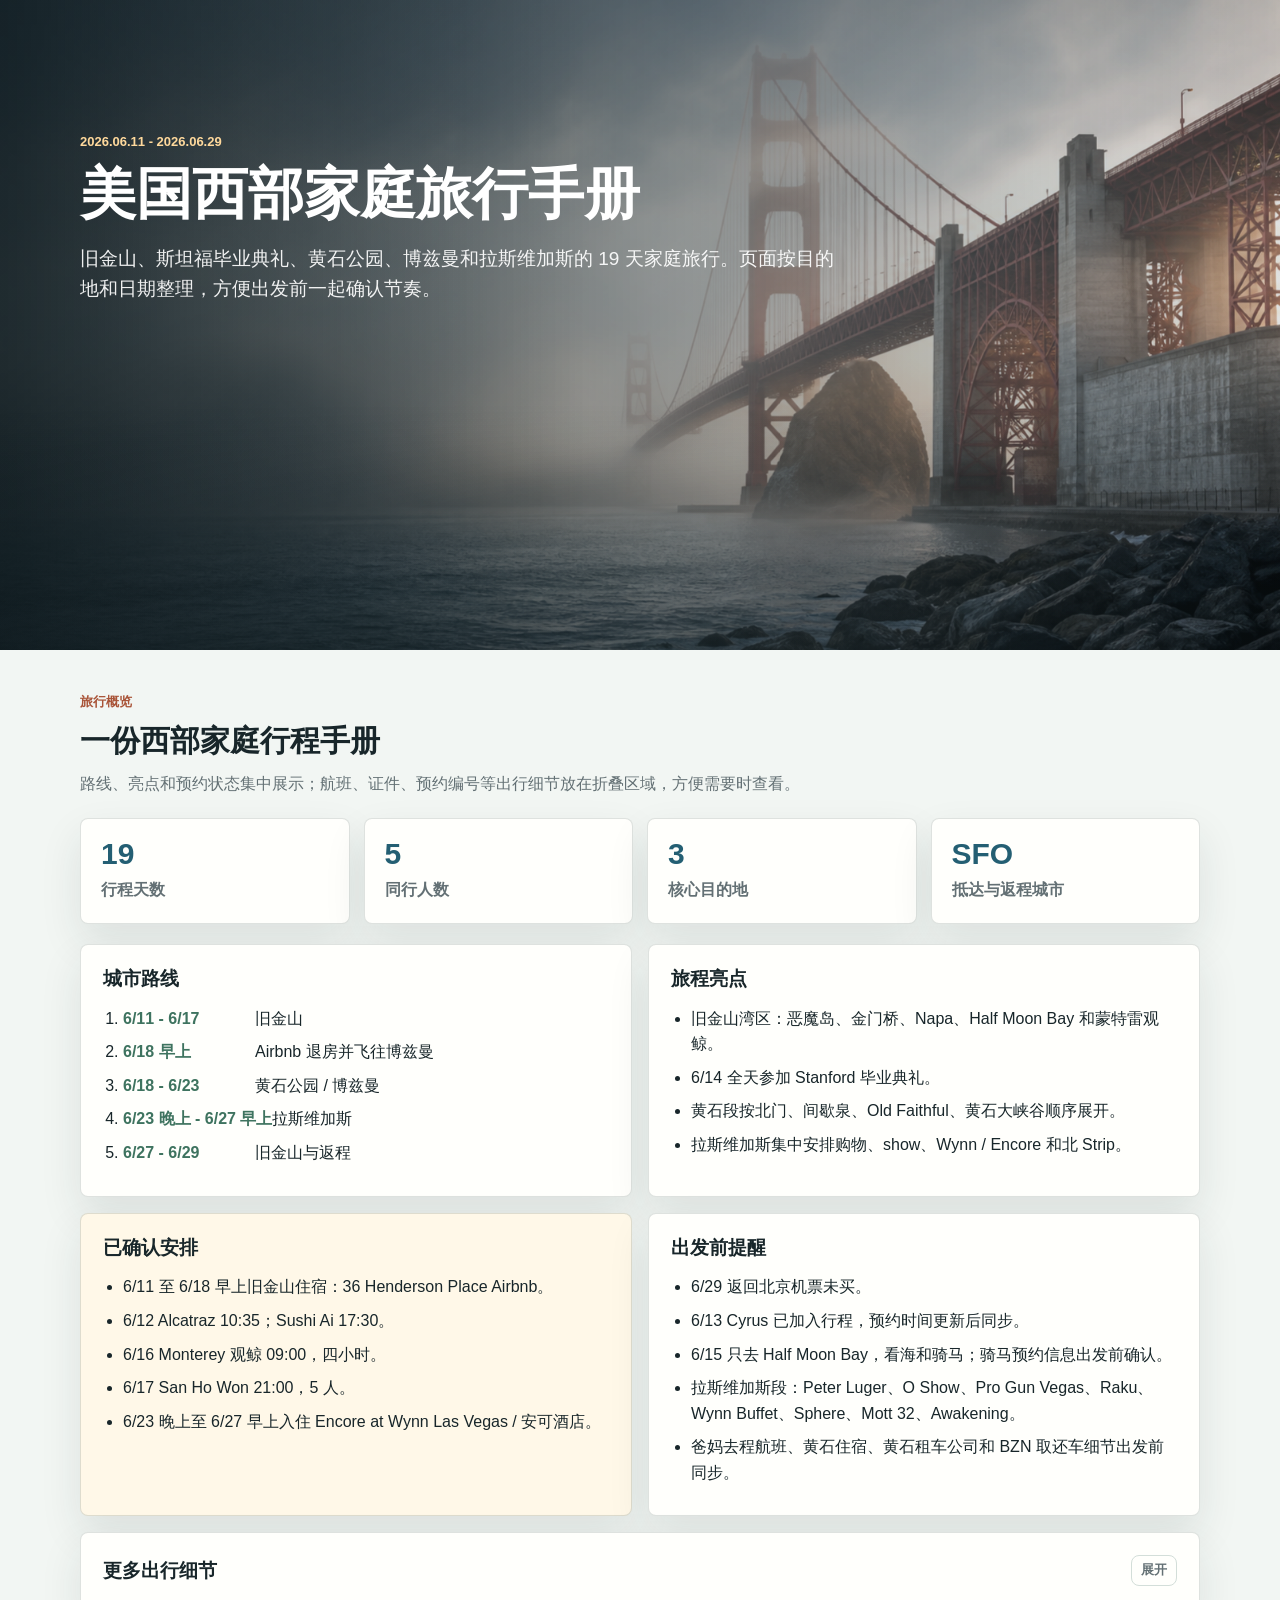
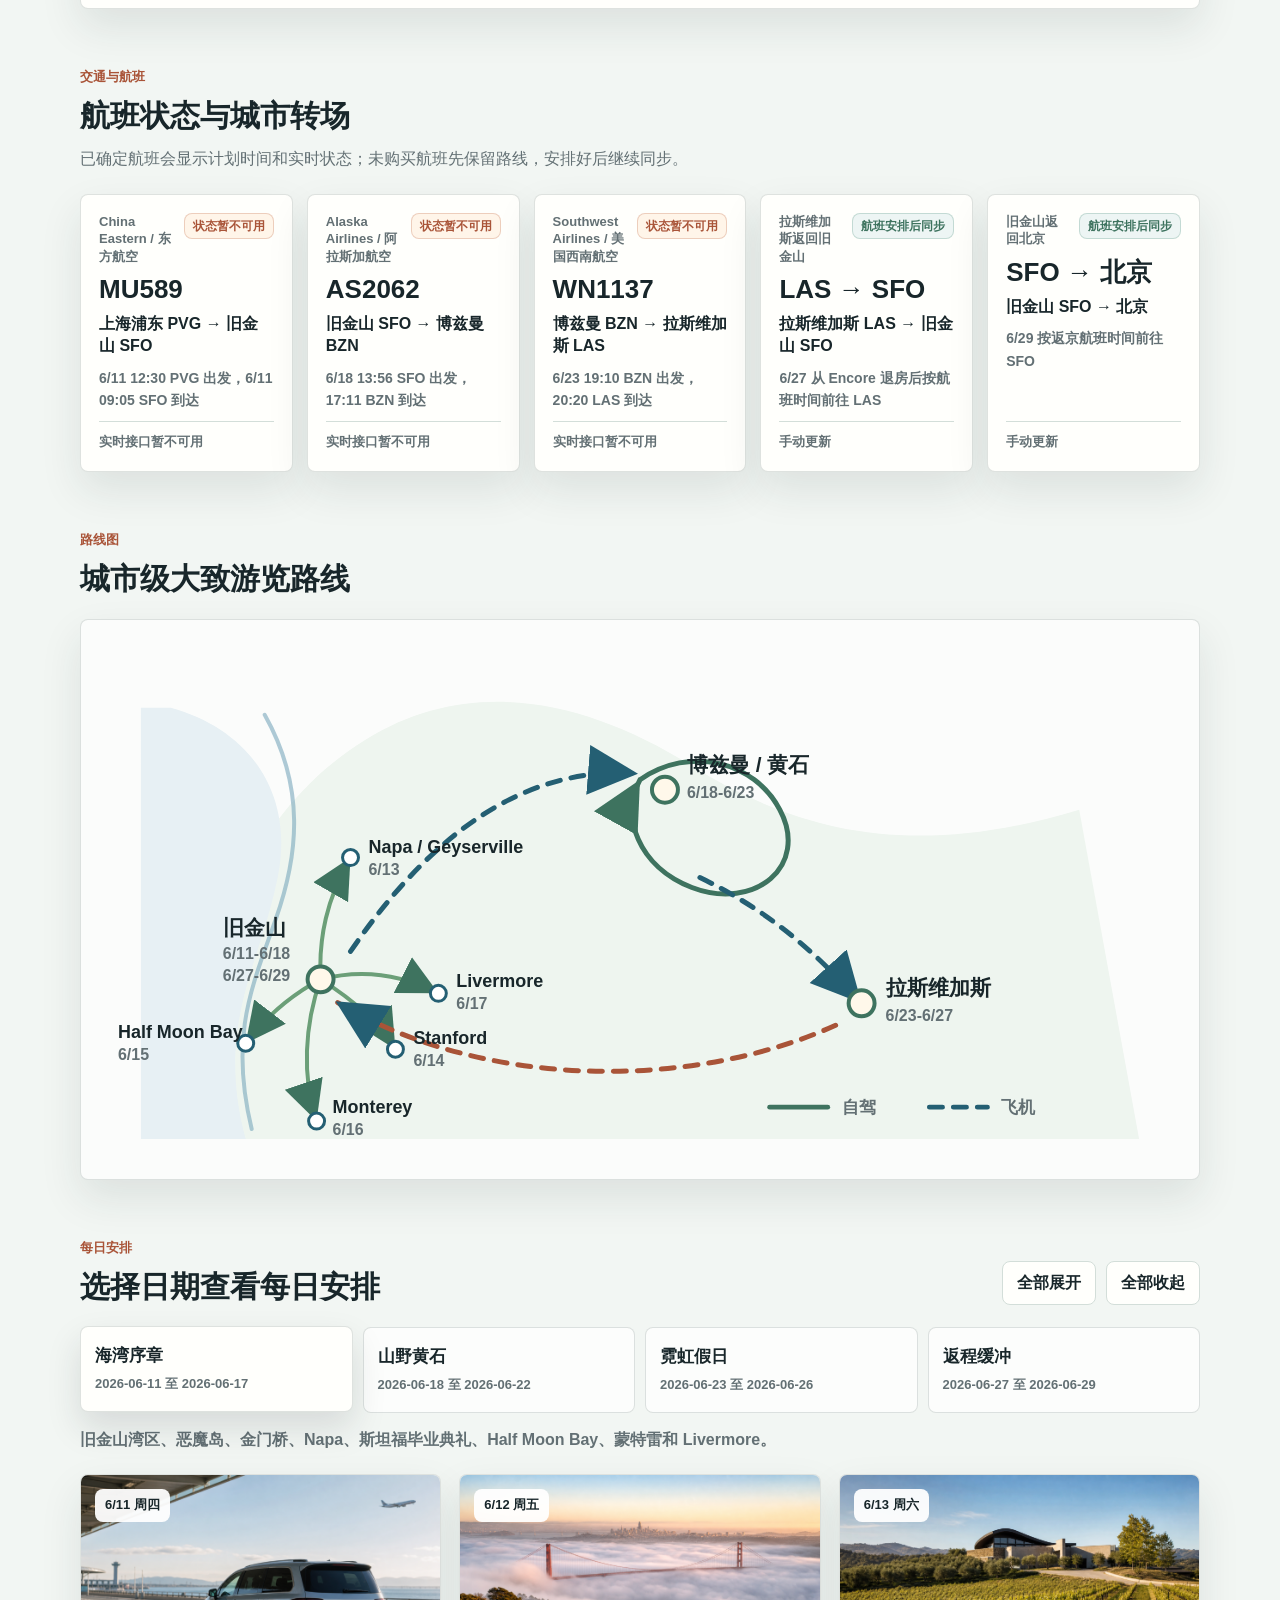
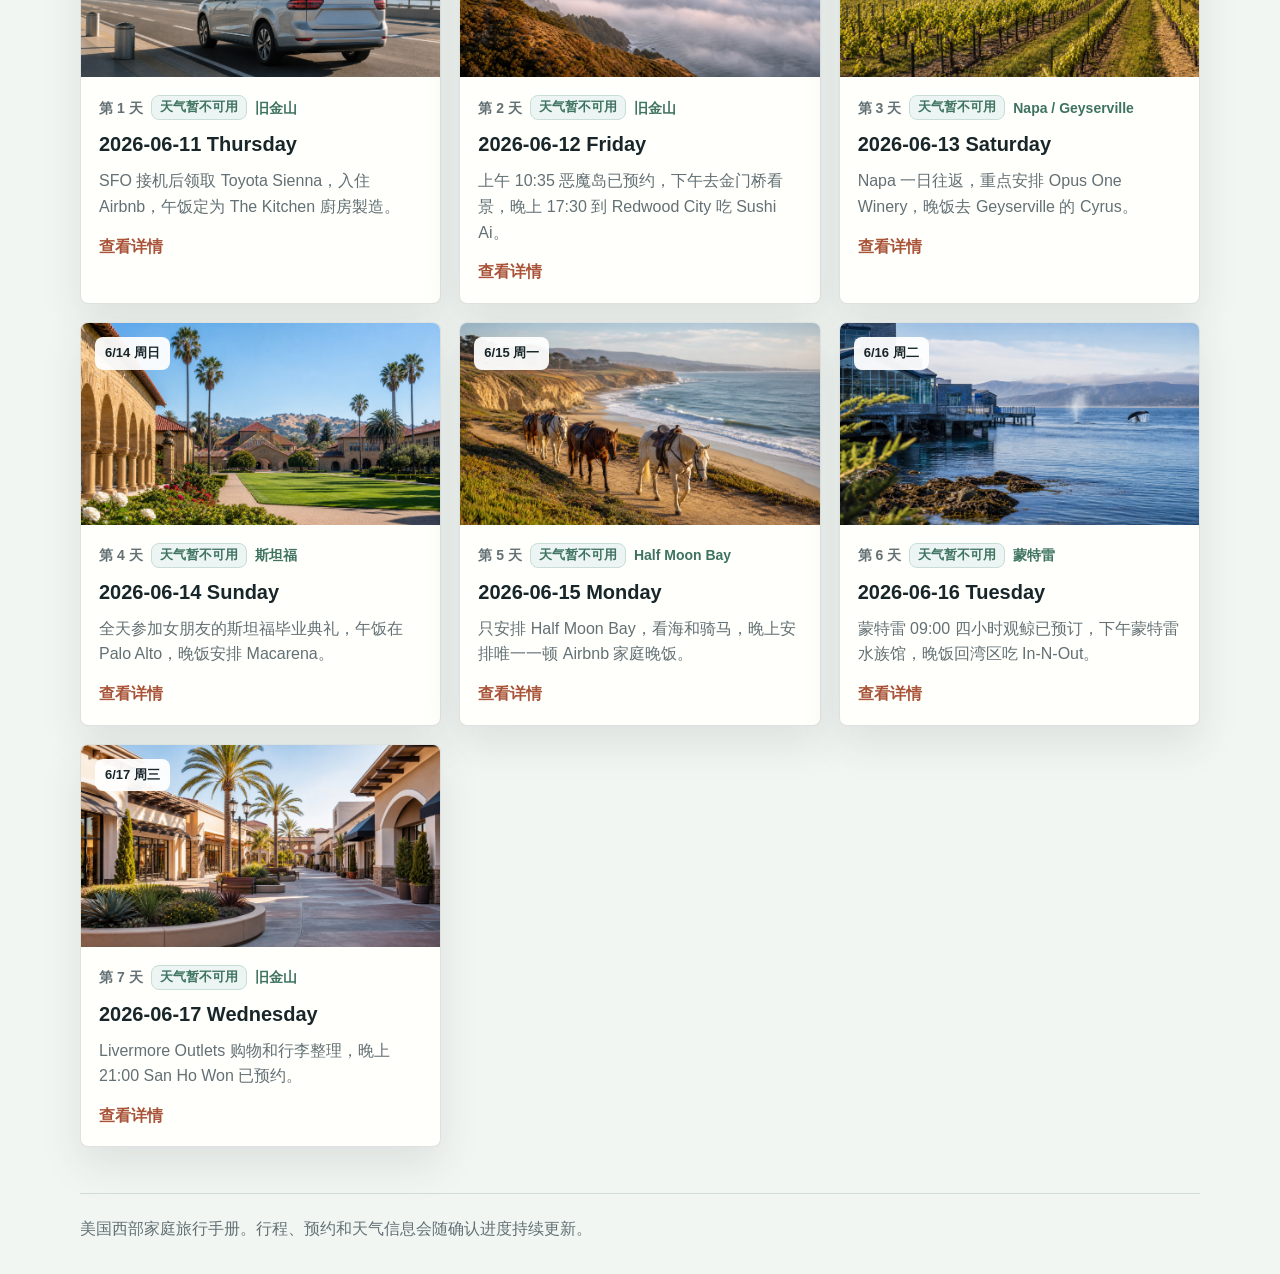
==== commit 879dcc26: "Connect flight status worker endpoint" ====
--- a/index.html
+++ b/index.html
@@ -145,7 +145,7 @@
         <div
           class="flight-grid"
           id="transportStatusList"
-          data-flight-status-endpoint=""
+          data-flight-status-endpoint="https://travel-flight-status.xingruichen794.workers.dev/status"
           aria-live="polite"
         ></div>
       </section>
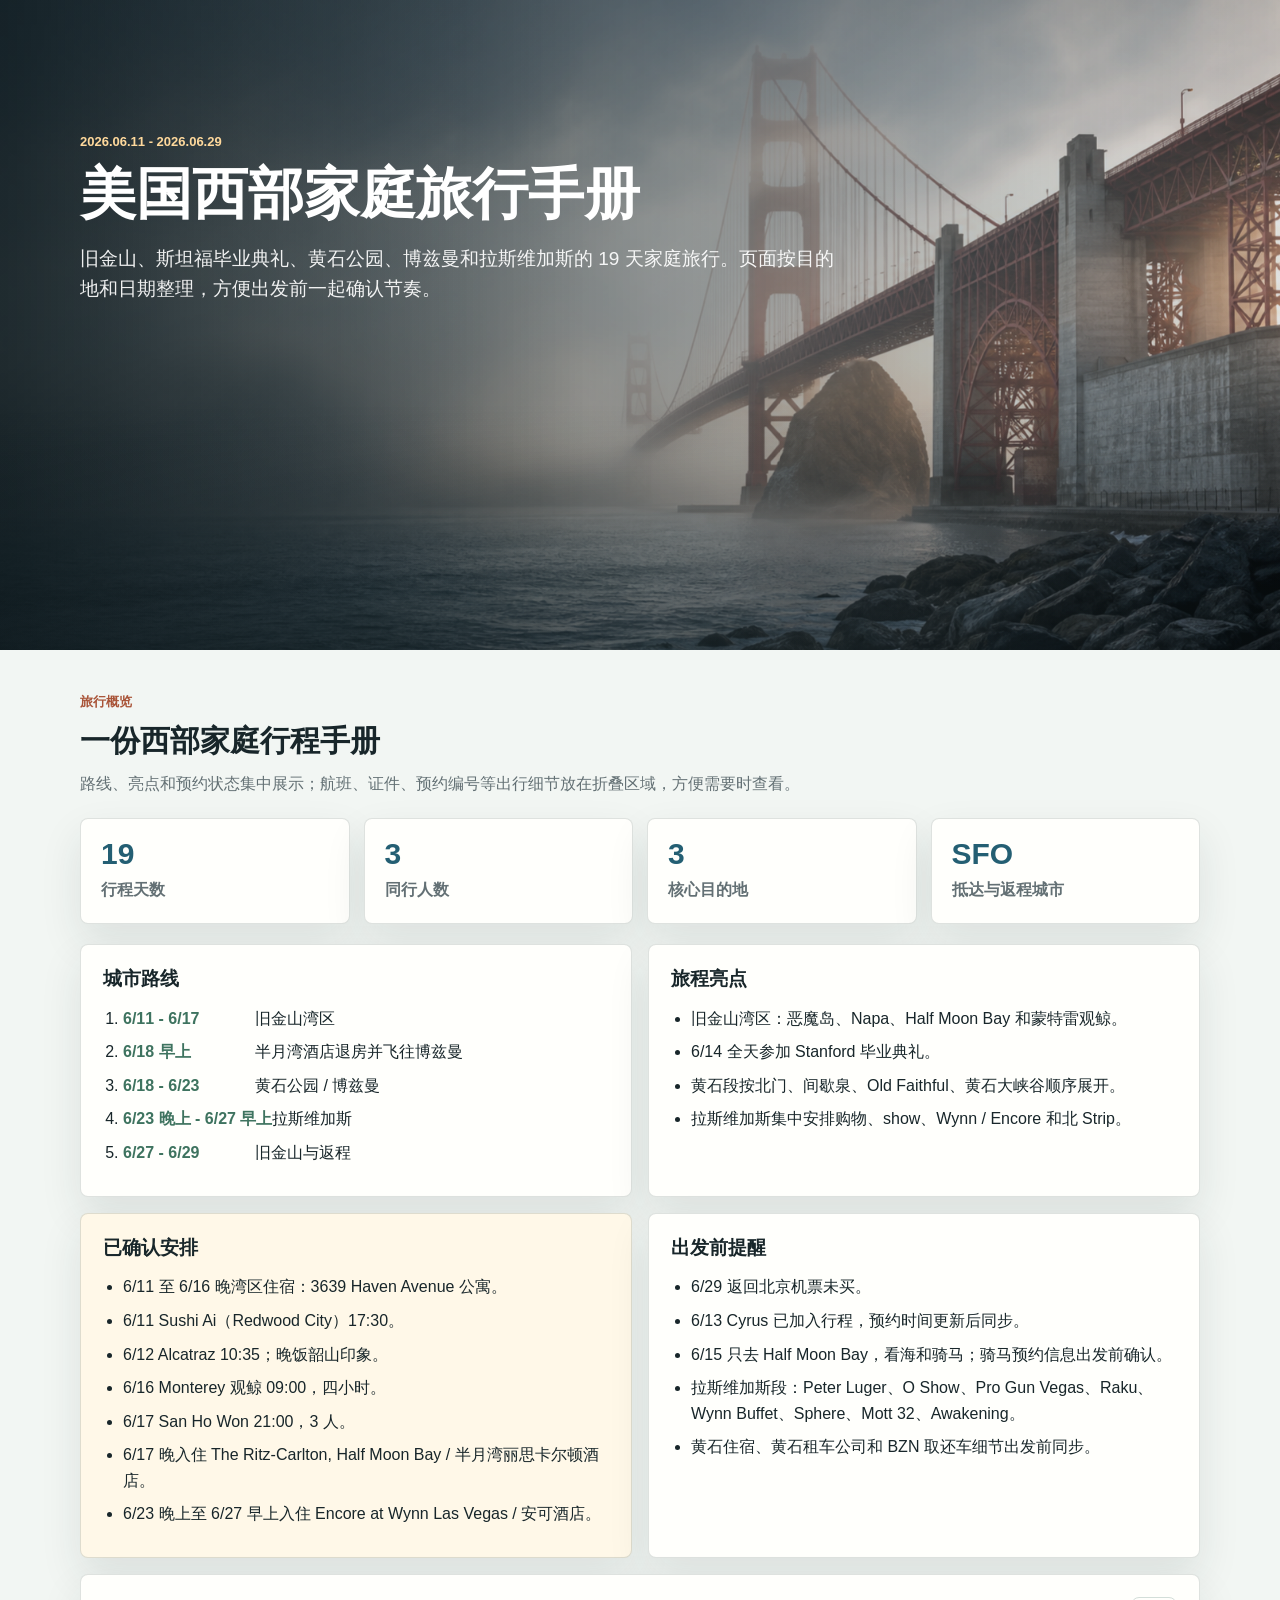
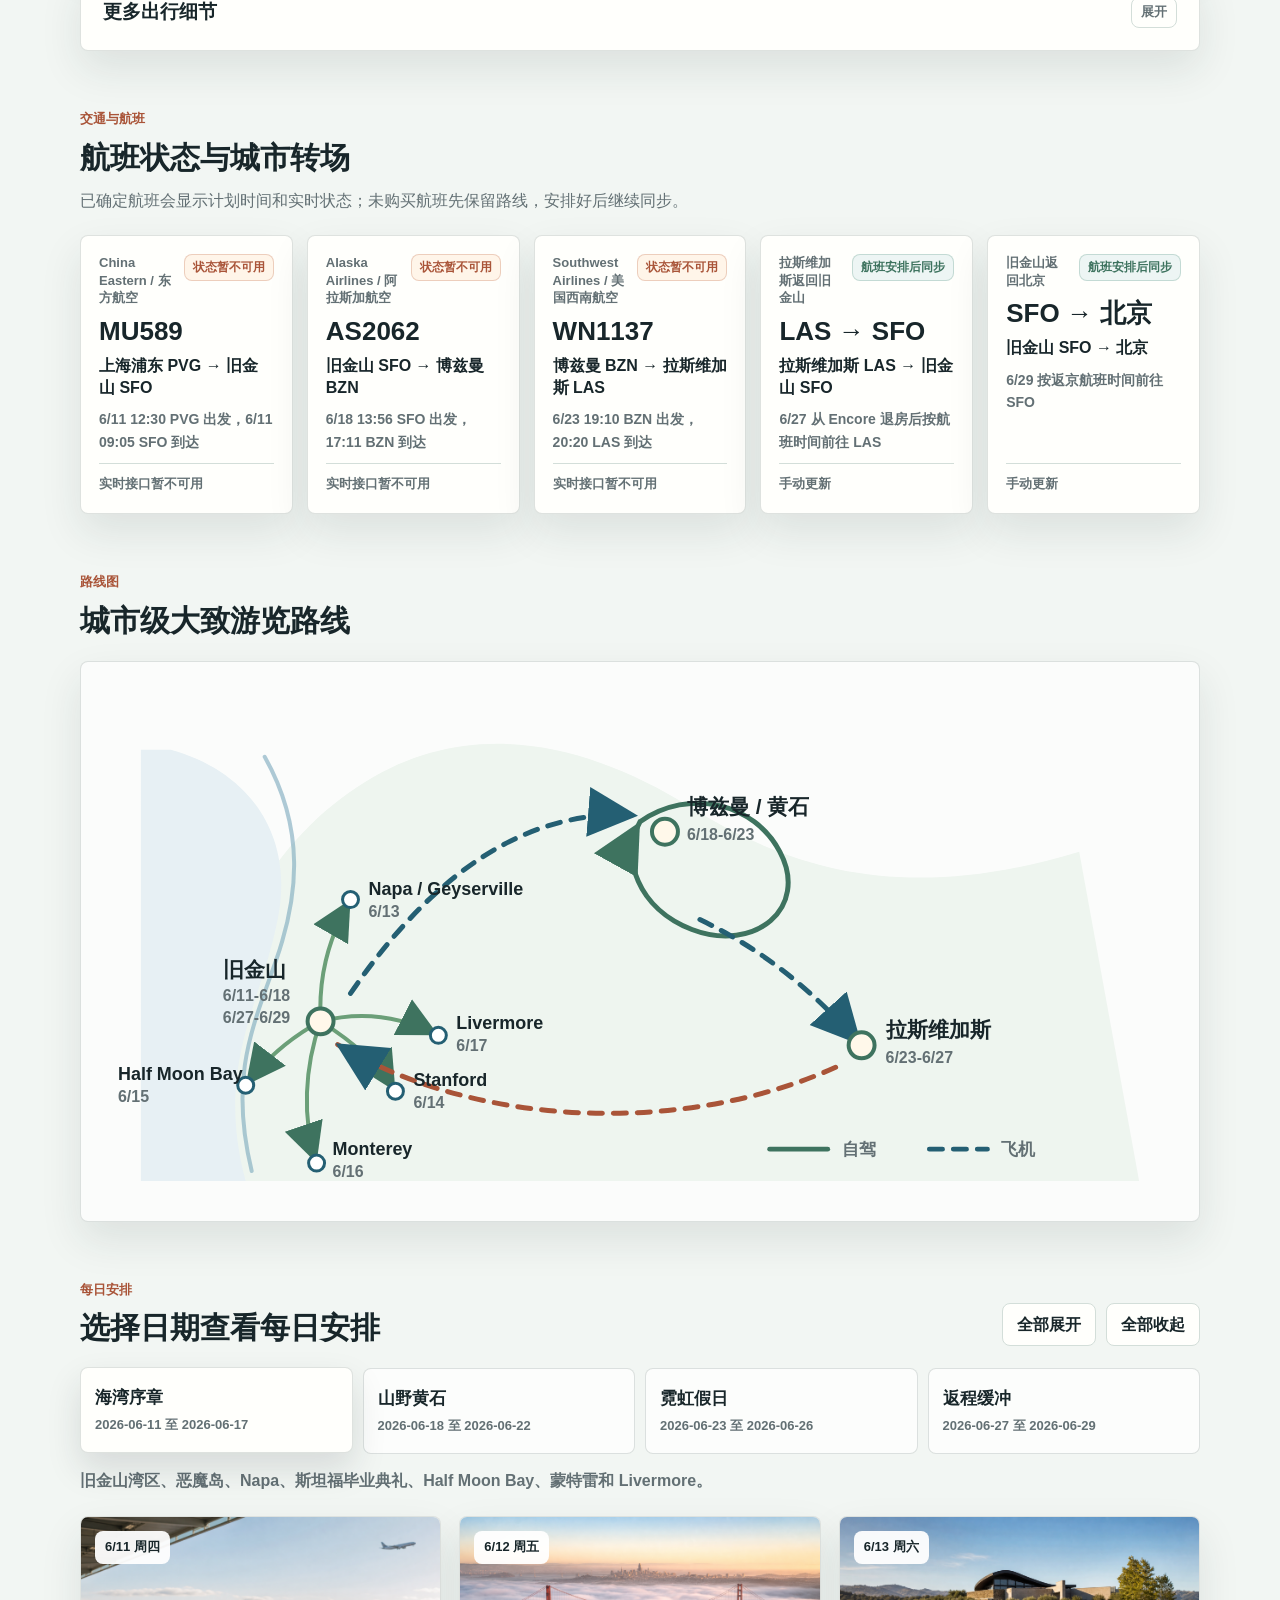
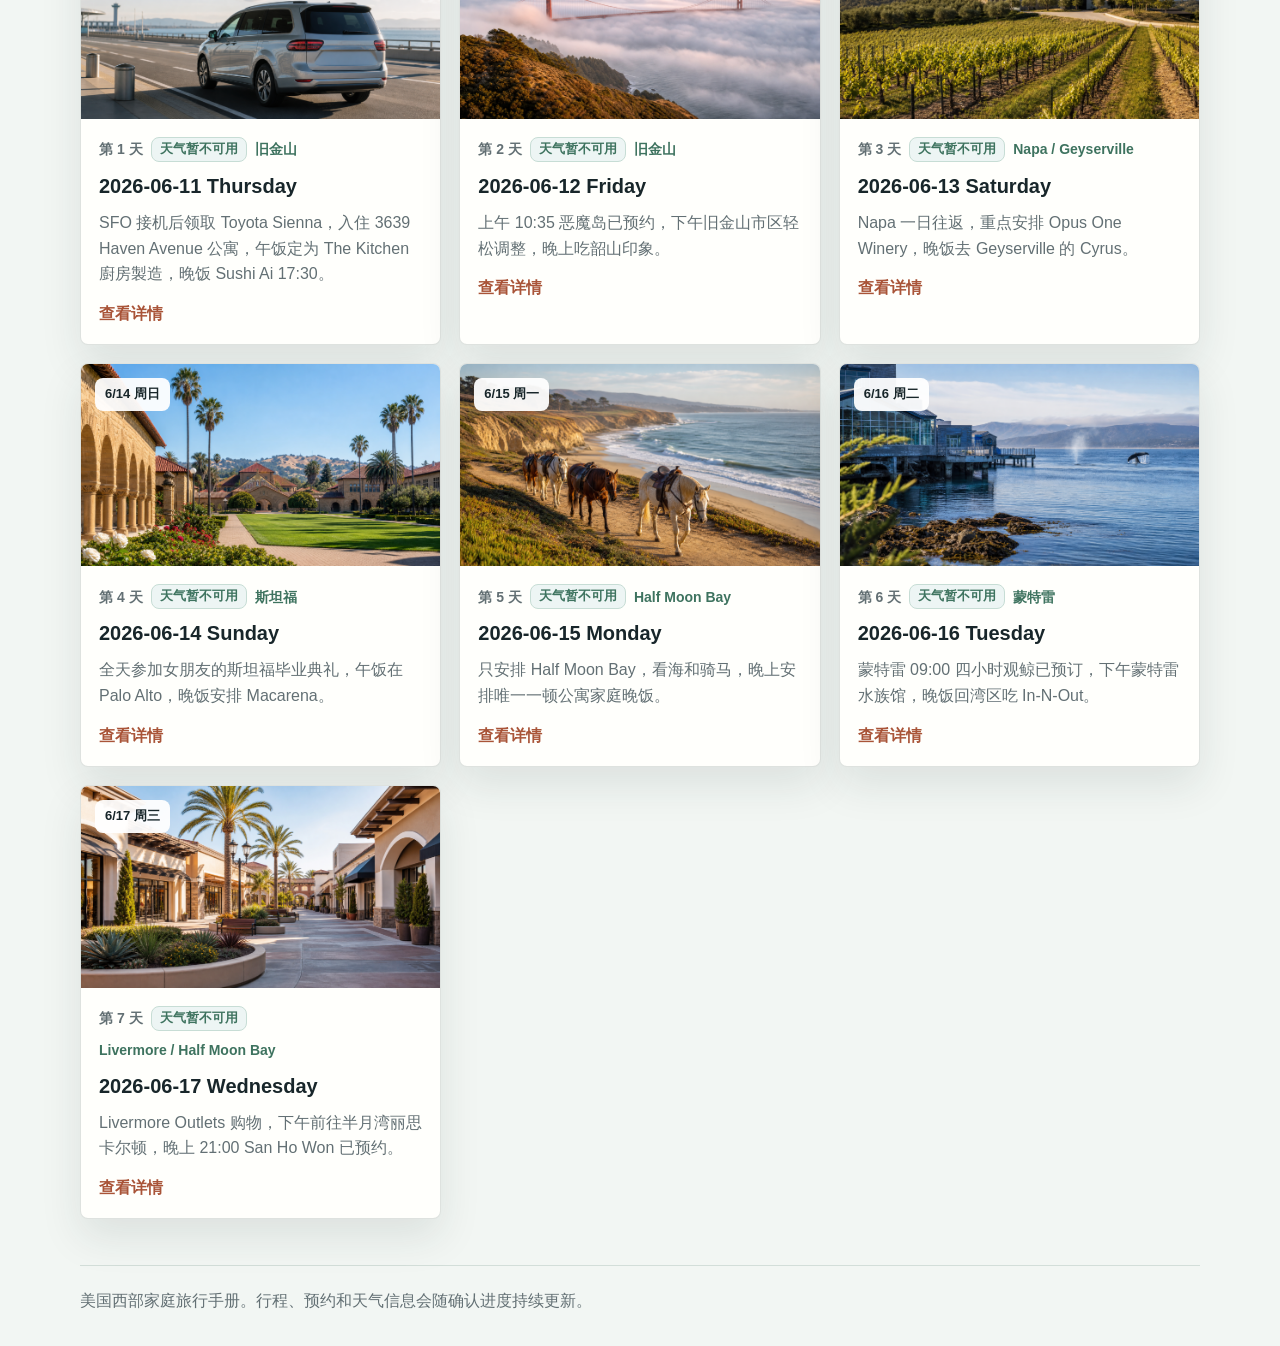
==== commit b533d60e: "Update Bay Area itinerary for three travelers" ====
--- a/index.html
+++ b/index.html
@@ -37,7 +37,7 @@
             <span class="stat__label">行程天数</span>
           </div>
           <div class="stat">
-            <span class="stat__value">5</span>
+            <span class="stat__value">3</span>
             <span class="stat__label">同行人数</span>
           </div>
           <div class="stat">
@@ -54,8 +54,8 @@
           <article class="panel">
             <h3>城市路线</h3>
             <ol class="route-list">
-              <li><span>6/11 - 6/17</span>旧金山</li>
-              <li><span>6/18 早上</span>Airbnb 退房并飞往博兹曼</li>
+              <li><span>6/11 - 6/17</span>旧金山湾区</li>
+              <li><span>6/18 早上</span>半月湾酒店退房并飞往博兹曼</li>
               <li><span>6/18 - 6/23</span>黄石公园 / 博兹曼</li>
               <li><span>6/23 晚上 - 6/27 早上</span>拉斯维加斯</li>
               <li><span>6/27 - 6/29</span>旧金山与返程</li>
@@ -65,7 +65,7 @@
           <article class="panel">
             <h3>旅程亮点</h3>
             <ul class="clean-list">
-              <li>旧金山湾区：恶魔岛、金门桥、Napa、Half Moon Bay 和蒙特雷观鲸。</li>
+              <li>旧金山湾区：恶魔岛、Napa、Half Moon Bay 和蒙特雷观鲸。</li>
               <li>6/14 全天参加 Stanford 毕业典礼。</li>
               <li>黄石段按北门、间歇泉、Old Faithful、黄石大峡谷顺序展开。</li>
               <li>拉斯维加斯集中安排购物、show、Wynn / Encore 和北 Strip。</li>
@@ -75,10 +75,12 @@
           <article class="panel panel--notice">
             <h3>已确认安排</h3>
             <ul class="clean-list">
-              <li>6/11 至 6/18 早上旧金山住宿：36 Henderson Place Airbnb。</li>
-              <li>6/12 Alcatraz 10:35；Sushi Ai 17:30。</li>
+              <li>6/11 至 6/16 晚湾区住宿：3639 Haven Avenue 公寓。</li>
+              <li>6/11 Sushi Ai（Redwood City）17:30。</li>
+              <li>6/12 Alcatraz 10:35；晚饭韶山印象。</li>
               <li>6/16 Monterey 观鲸 09:00，四小时。</li>
-              <li>6/17 San Ho Won 21:00，5 人。</li>
+              <li>6/17 San Ho Won 21:00，3 人。</li>
+              <li>6/17 晚入住 The Ritz-Carlton, Half Moon Bay / 半月湾丽思卡尔顿酒店。</li>
               <li>6/23 晚上至 6/27 早上入住 Encore at Wynn Las Vegas / 安可酒店。</li>
             </ul>
           </article>
@@ -90,7 +92,7 @@
               <li>6/13 Cyrus 已加入行程，预约时间更新后同步。</li>
               <li>6/15 只去 Half Moon Bay，看海和骑马；骑马预约信息出发前确认。</li>
               <li>拉斯维加斯段：Peter Luger、O Show、Pro Gun Vegas、Raku、Wynn Buffet、Sphere、Mott 32、Awakening。</li>
-              <li>爸妈去程航班、黄石住宿、黄石租车公司和 BZN 取还车细节出发前同步。</li>
+              <li>黄石住宿、黄石租车公司和 BZN 取还车细节出发前同步。</li>
             </ul>
           </article>
 
@@ -101,17 +103,17 @@
                 <h4>交通与航班</h4>
                 <ul class="clean-list">
                   <li>6/11 至 6/18 旧金山段租 Toyota Sienna，覆盖湾区行程。</li>
-                  <li>6/18 AS2062：13:56 旧金山飞博兹曼，17:11 到达，5 人同行。</li>
+                  <li>6/18 AS2062：13:56 旧金山飞博兹曼，17:11 到达，3 人同行。</li>
                   <li>黄石段同样租 Toyota Sienna 自驾，BZN 取还车时间和租车公司出发前同步。</li>
                   <li>6/23 WN1137：19:10 博兹曼飞拉斯维加斯，20:20 到达。</li>
                   <li>拉斯维加斯市内以打车为主；6/27 飞回旧金山航班出发前同步。</li>
                 </ul>
               </section>
               <section>
-                <h4>家庭与证件</h4>
-                <ul class="clean-list">
+                <h4>同行与抵达</h4>
+                <ul class="clean-list">
+                  <li>当前行程为 3 人同行。</li>
                   <li>我和女朋友已在旧金山。</li>
-                  <li>爸妈去程机票未定，签证时间为 2026 年 6 月 3 日。</li>
                   <li>女朋友妈妈 MU589：6/11 12:30 从上海浦东出发，6/11 9:05 抵达旧金山。</li>
                 </ul>
               </section>
@@ -119,14 +121,14 @@
                 <h4>预约编号</h4>
                 <ul class="clean-list">
                   <li>6/16 Monterey 观鲸：Booking reference BR-1405224561。</li>
-                  <li>6/17 San Ho Won：Reservation #EP73R444PKC，Party of 5。</li>
+                  <li>6/17 San Ho Won：Reservation #EP73R444PKC，3 人。</li>
                 </ul>
               </section>
               <section>
                 <h4>补充说明</h4>
                 <ul class="clean-list">
                   <li>每日卡片天气为联网预报，使用摄氏度；远期日期会在接近出发时自动更新。</li>
-                  <li>湾区段午饭和晚饭已固定到具体餐厅；家庭晚饭仅 6/15 一顿，在 Airbnb 自己做饭。</li>
+                  <li>湾区段午饭和晚饭已固定到具体餐厅；家庭晚饭仅 6/15 一顿，在公寓自己做饭。</li>
                   <li>黄石段已按 Notion 行程整理；住宿、租车细节和部分餐厅预约会在出发前继续同步。</li>
                 </ul>
               </section>
--- a/styles.css
+++ b/styles.css
@@ -688,14 +688,64 @@
 }
 
 .day-card__details {
+  --detail-texture-a: rgba(145, 183, 193, 0.2);
+  --detail-texture-b: rgba(176, 199, 188, 0.18);
+  --detail-texture-c: rgba(239, 246, 244, 0.82);
+  --detail-thread: rgba(71, 98, 91, 0.07);
+  position: relative;
+  isolation: isolate;
+  overflow: hidden;
   border-top: 1px solid var(--line);
   background: #fbfcfb;
   padding: 18px;
 }
 
+.day-card__details::before {
+  content: "";
+  position: absolute;
+  inset: 0;
+  z-index: 0;
+  pointer-events: none;
+  background:
+    radial-gradient(circle at 12% 4%, var(--detail-texture-a), transparent 34%),
+    radial-gradient(circle at 86% 18%, var(--detail-texture-b), transparent 32%),
+    linear-gradient(135deg, transparent 0 48%, var(--detail-texture-c) 48% 50%, transparent 50% 100%),
+    repeating-linear-gradient(128deg, transparent 0 16px, var(--detail-thread) 16px 17px, transparent 17px 36px);
+}
+
+.day-card[data-journey="bay"] .day-card__details {
+  --detail-texture-a: rgba(139, 180, 192, 0.22);
+  --detail-texture-b: rgba(180, 204, 194, 0.2);
+  --detail-texture-c: rgba(233, 241, 239, 0.84);
+  --detail-thread: rgba(88, 127, 137, 0.07);
+}
+
+.day-card[data-journey="yellowstone"] .day-card__details {
+  --detail-texture-a: rgba(156, 181, 145, 0.21);
+  --detail-texture-b: rgba(205, 193, 168, 0.22);
+  --detail-texture-c: rgba(242, 239, 229, 0.86);
+  --detail-thread: rgba(102, 122, 82, 0.07);
+}
+
+.day-card[data-journey="vegas"] .day-card__details {
+  --detail-texture-a: rgba(224, 185, 117, 0.2);
+  --detail-texture-b: rgba(205, 151, 154, 0.17);
+  --detail-texture-c: rgba(247, 238, 229, 0.84);
+  --detail-thread: rgba(139, 103, 78, 0.07);
+}
+
+.day-card[data-journey="return"] .day-card__details {
+  --detail-texture-a: rgba(178, 193, 190, 0.2);
+  --detail-texture-b: rgba(204, 220, 211, 0.18);
+  --detail-texture-c: rgba(241, 246, 243, 0.86);
+  --detail-thread: rgba(103, 123, 116, 0.06);
+}
+
 .detail-grid {
   display: grid;
   gap: 14px;
+  position: relative;
+  z-index: 1;
 }
 
 .detail-item {
@@ -956,6 +1006,10 @@
 
 .theme-concierge .day-card__details {
   background: #151817;
+  --detail-texture-a: rgba(216, 183, 101, 0.08);
+  --detail-texture-b: rgba(120, 139, 129, 0.08);
+  --detail-texture-c: rgba(255, 255, 255, 0.03);
+  --detail-thread: rgba(216, 183, 101, 0.05);
 }
 
 .theme-concierge .day-card__weather {
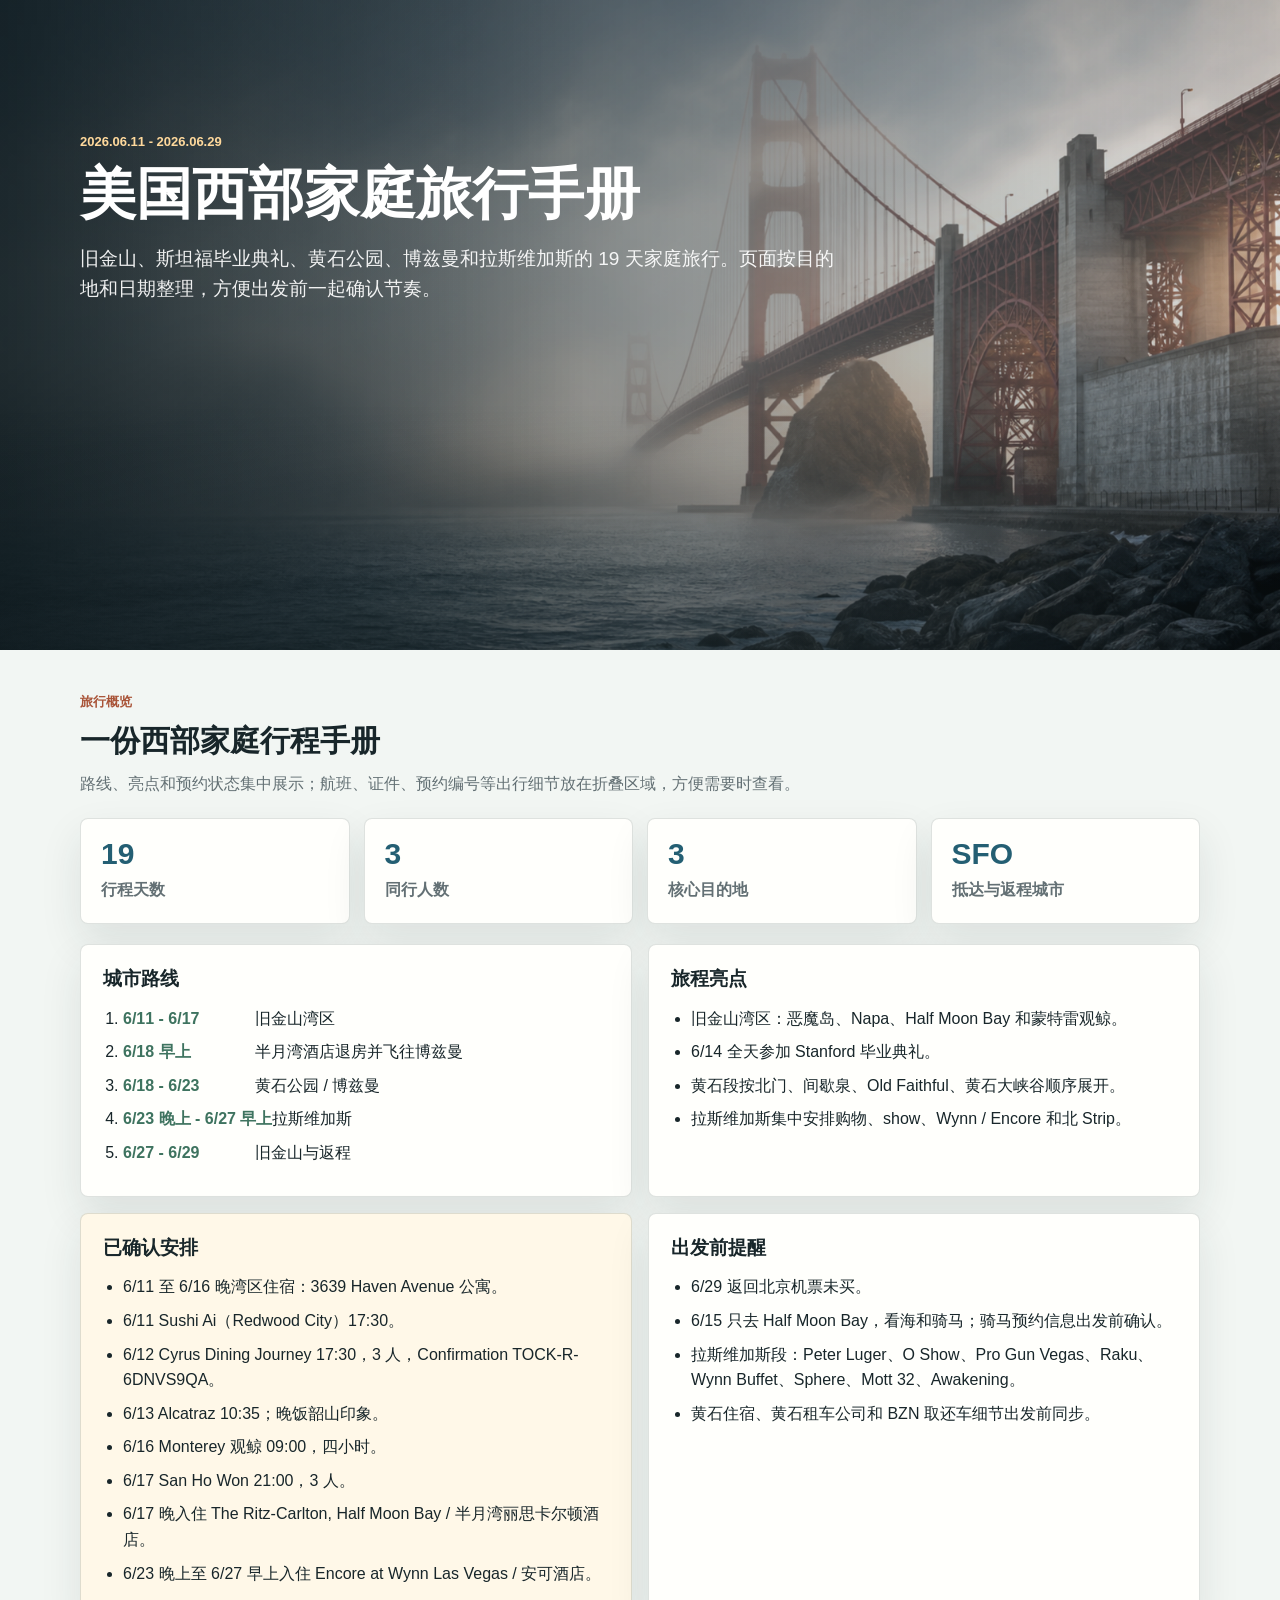
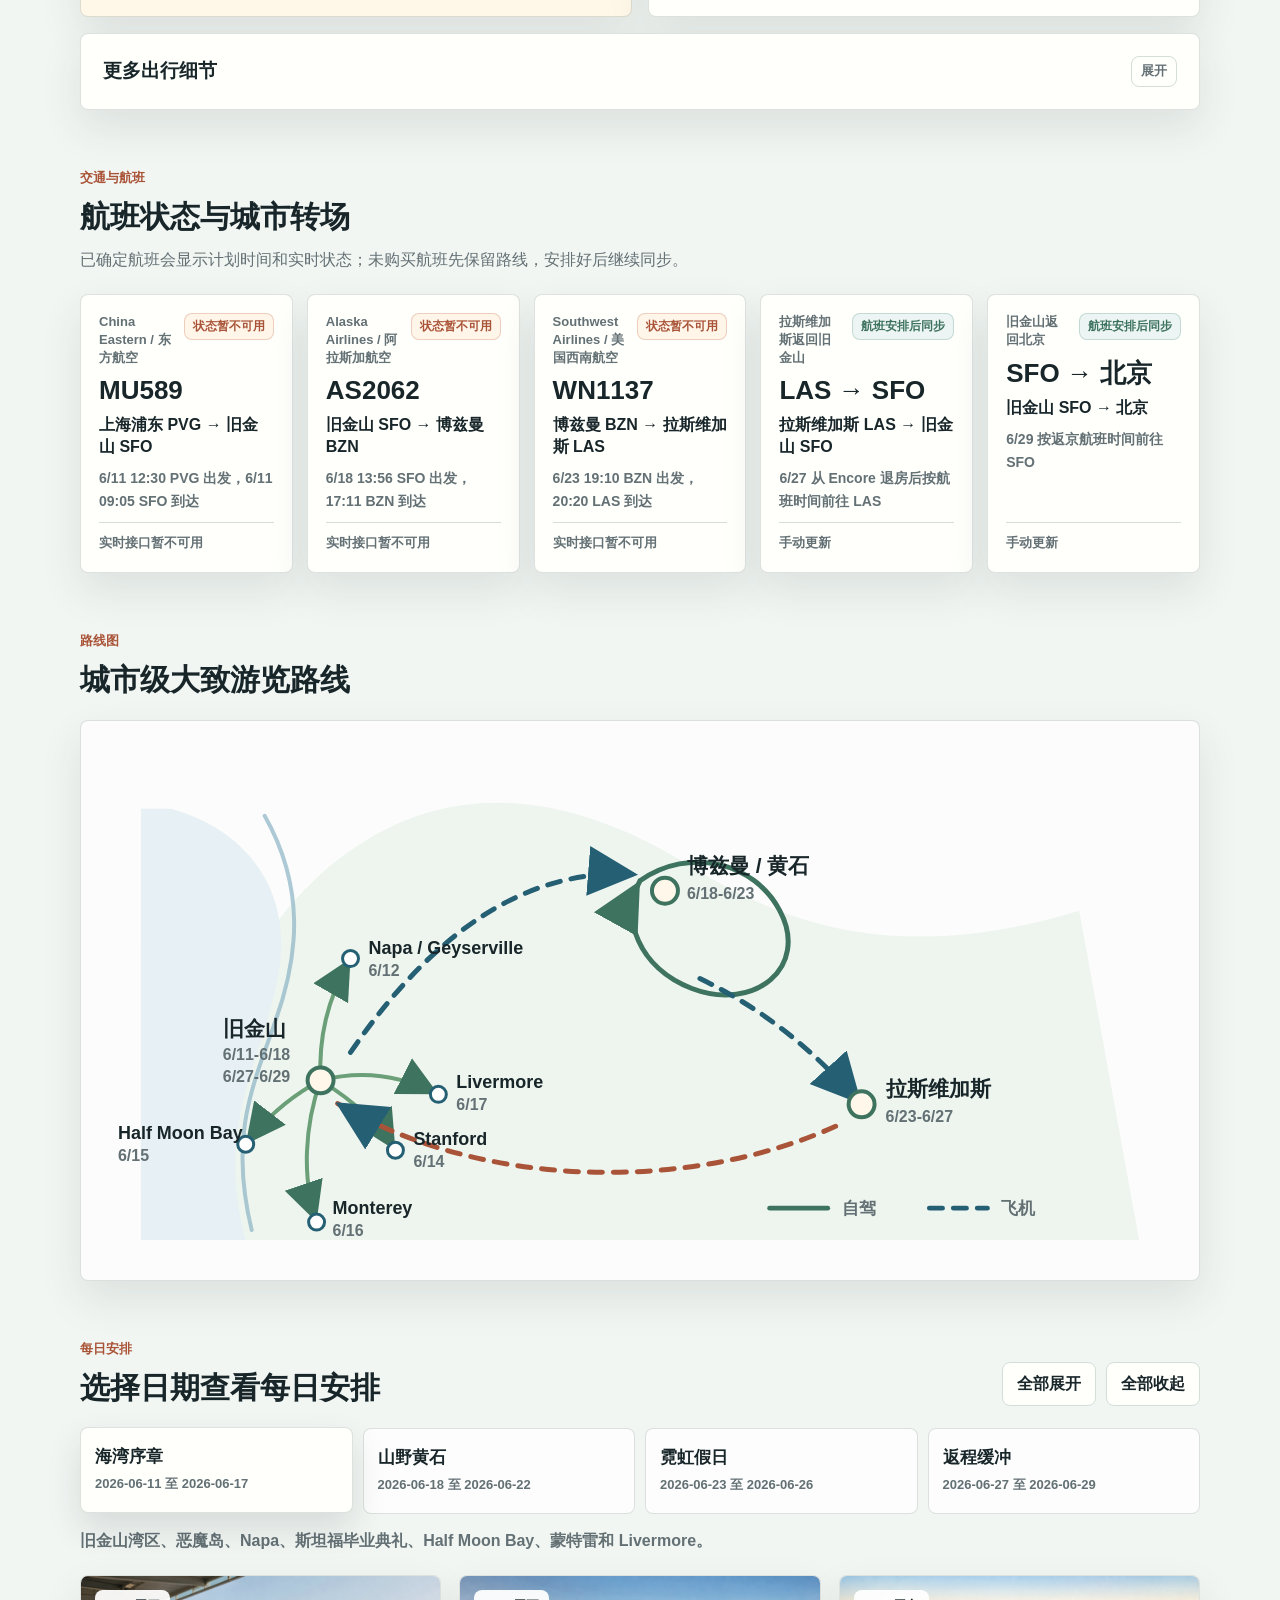
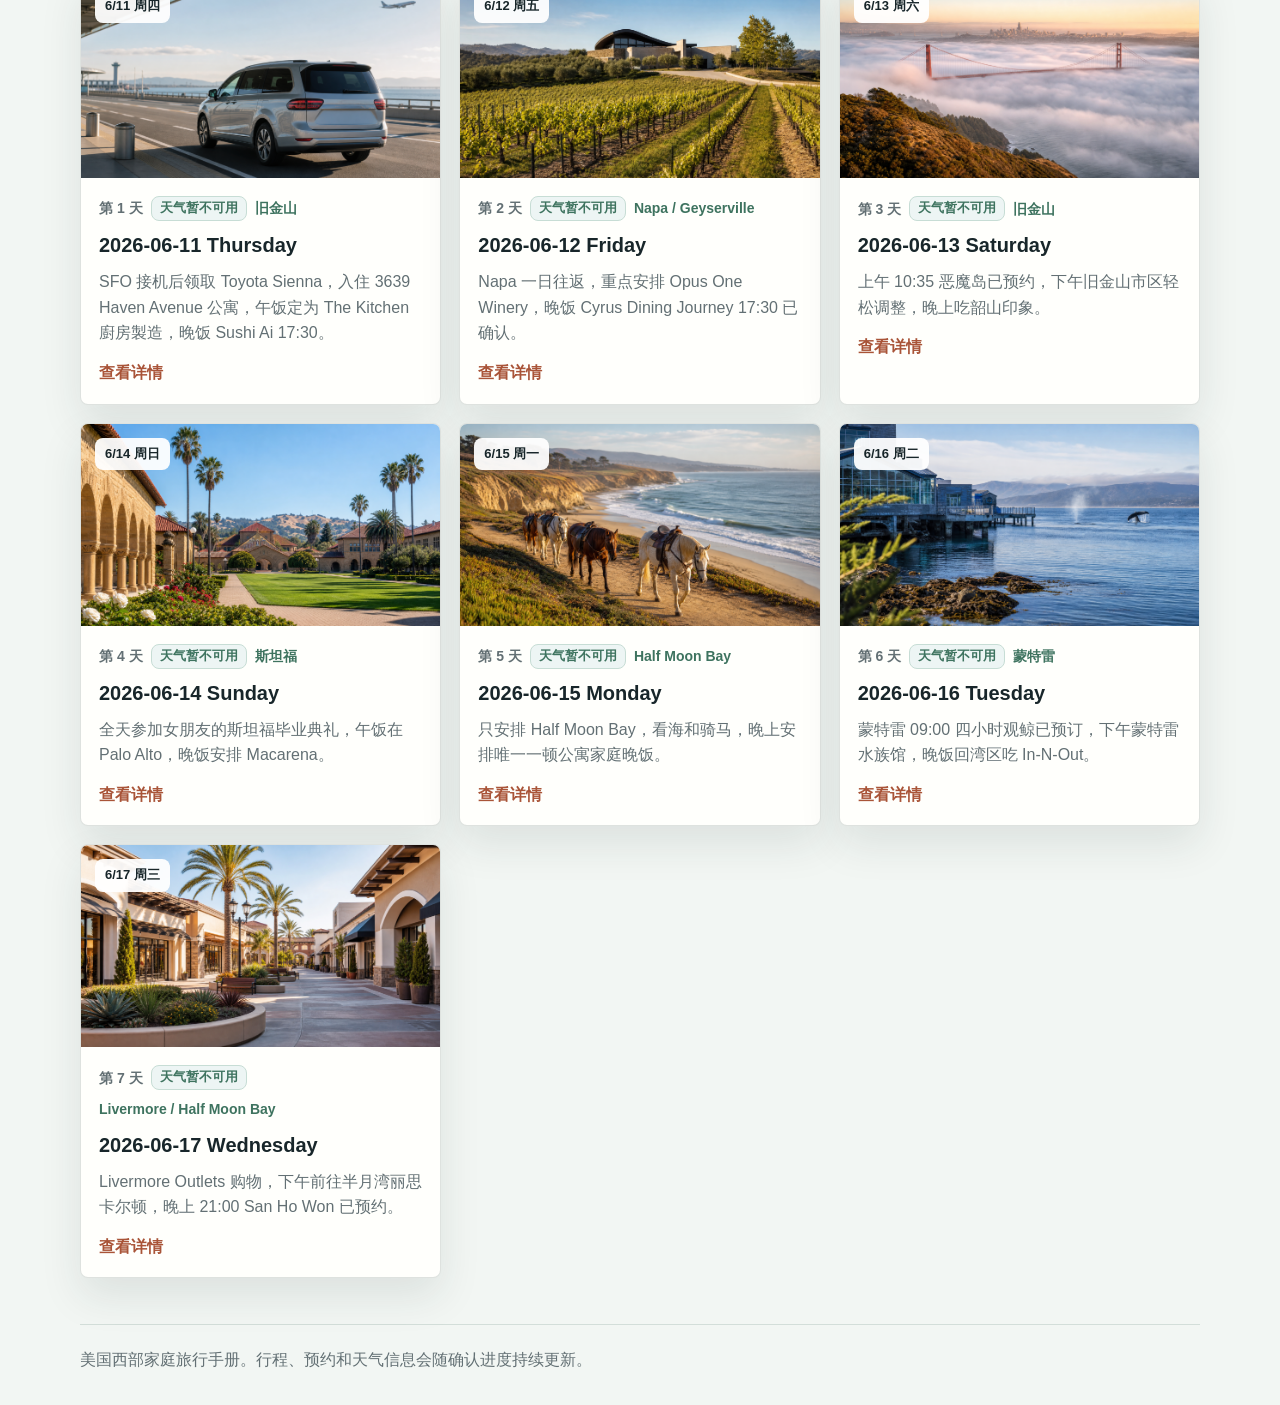
==== commit 68ac0b34: "Swap June 12 and June 13 Bay Area plans" ====
--- a/index.html
+++ b/index.html
@@ -4,7 +4,7 @@
     <meta charset="utf-8">
     <meta name="viewport" content="width=device-width, initial-scale=1">
     <title>美国西部家庭旅行手册</title>
-    <link rel="stylesheet" href="styles.css">
+    <link rel="stylesheet" href="styles.css?v=20260603-swap-1213">
   </head>
   <body class="theme-manual">
     <header class="hero hero--cinematic">
@@ -77,7 +77,8 @@
             <ul class="clean-list">
               <li>6/11 至 6/16 晚湾区住宿：3639 Haven Avenue 公寓。</li>
               <li>6/11 Sushi Ai（Redwood City）17:30。</li>
-              <li>6/12 Alcatraz 10:35；晚饭韶山印象。</li>
+              <li>6/12 Cyrus Dining Journey 17:30，3 人，Confirmation TOCK-R-6DNVS9QA。</li>
+              <li>6/13 Alcatraz 10:35；晚饭韶山印象。</li>
               <li>6/16 Monterey 观鲸 09:00，四小时。</li>
               <li>6/17 San Ho Won 21:00，3 人。</li>
               <li>6/17 晚入住 The Ritz-Carlton, Half Moon Bay / 半月湾丽思卡尔顿酒店。</li>
@@ -89,7 +90,6 @@
             <h3>出发前提醒</h3>
             <ul class="clean-list">
               <li>6/29 返回北京机票未买。</li>
-              <li>6/13 Cyrus 已加入行程，预约时间更新后同步。</li>
               <li>6/15 只去 Half Moon Bay，看海和骑马；骑马预约信息出发前确认。</li>
               <li>拉斯维加斯段：Peter Luger、O Show、Pro Gun Vegas、Raku、Wynn Buffet、Sphere、Mott 32、Awakening。</li>
               <li>黄石住宿、黄石租车公司和 BZN 取还车细节出发前同步。</li>
@@ -208,7 +208,7 @@
             <g class="route-map__node route-map__node--small" transform="translate(270 238)">
               <circle r="8"></circle>
               <text x="18" y="-5">Napa / Geyserville</text>
-              <text x="18" y="17" class="route-map__date">6/13</text>
+              <text x="18" y="17" class="route-map__date">6/12</text>
             </g>
 
             <g class="route-map__node route-map__node--small" transform="translate(315 430)">
@@ -270,6 +270,6 @@
       <p>美国西部家庭旅行手册。行程、预约和天气信息会随确认进度持续更新。</p>
     </footer>
 
-    <script src="app.js"></script>
+    <script src="app.js?v=20260603-swap-1213"></script>
   </body>
 </html>
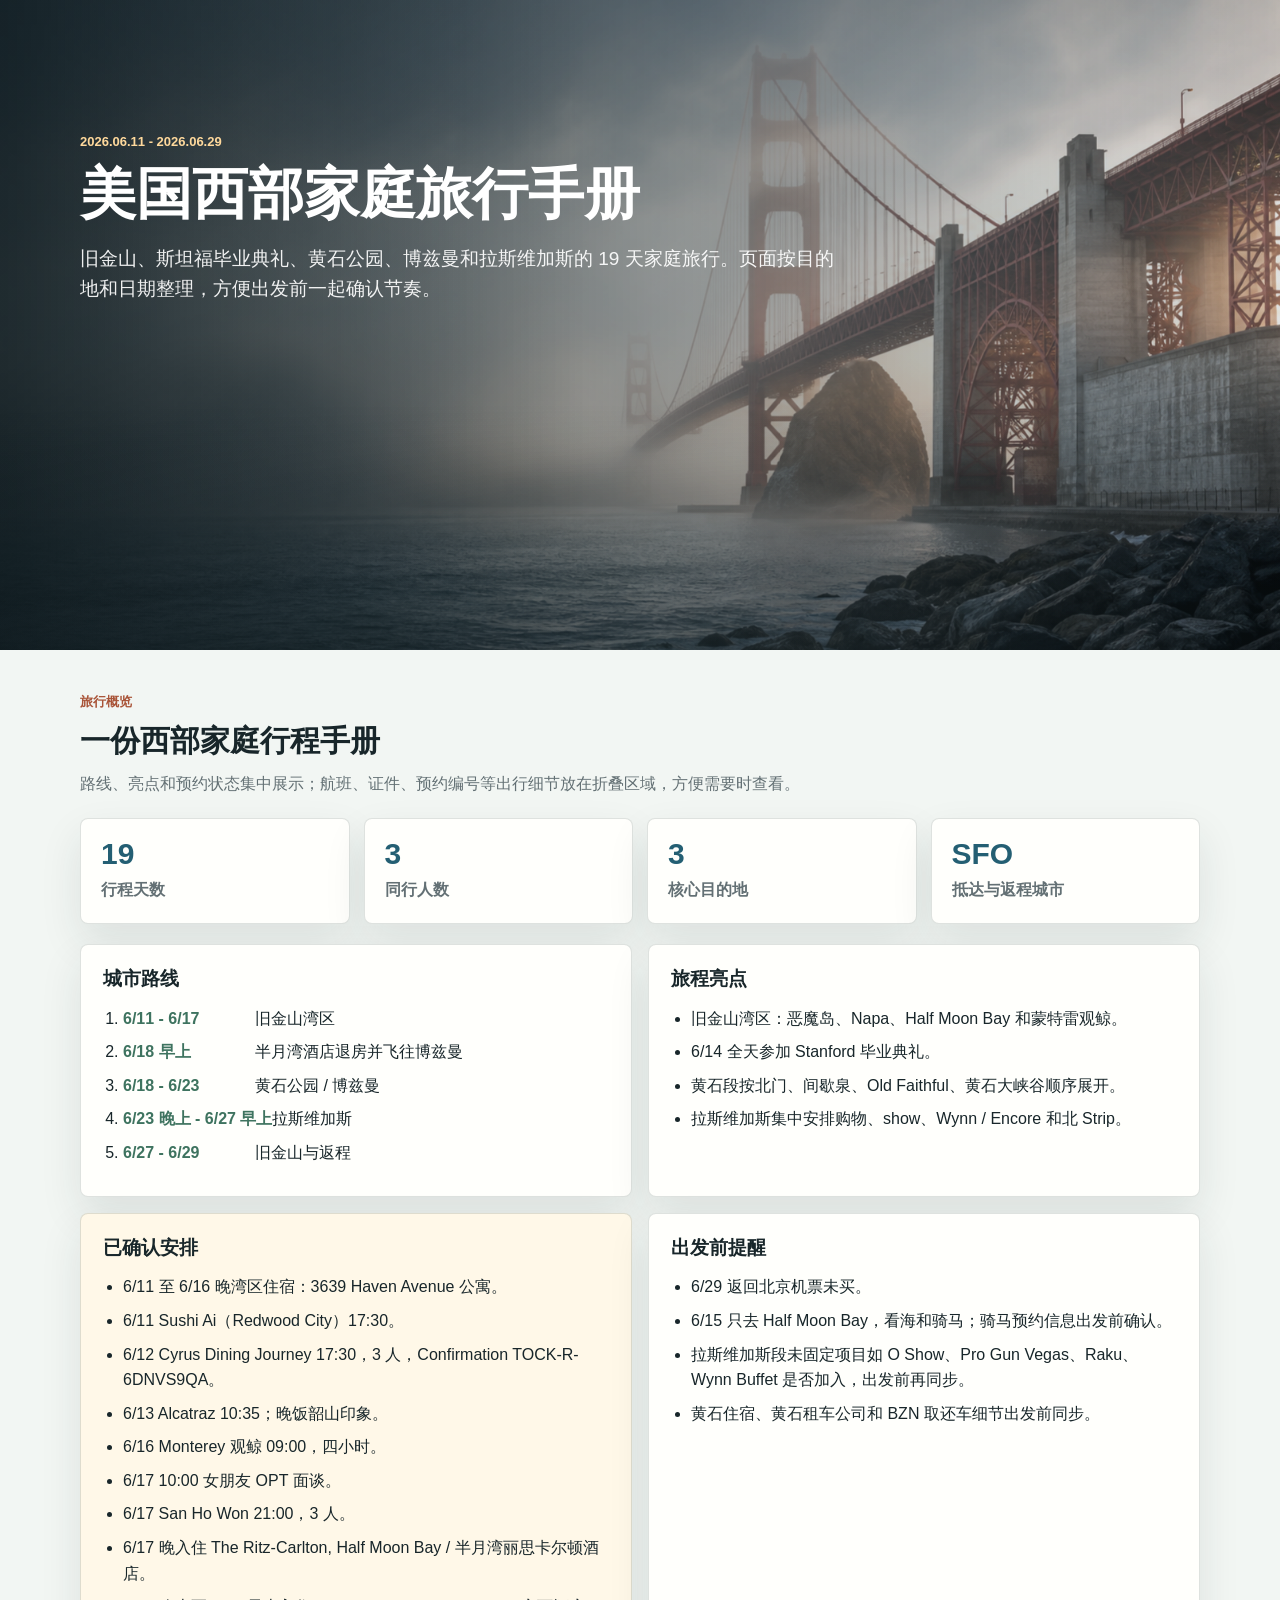
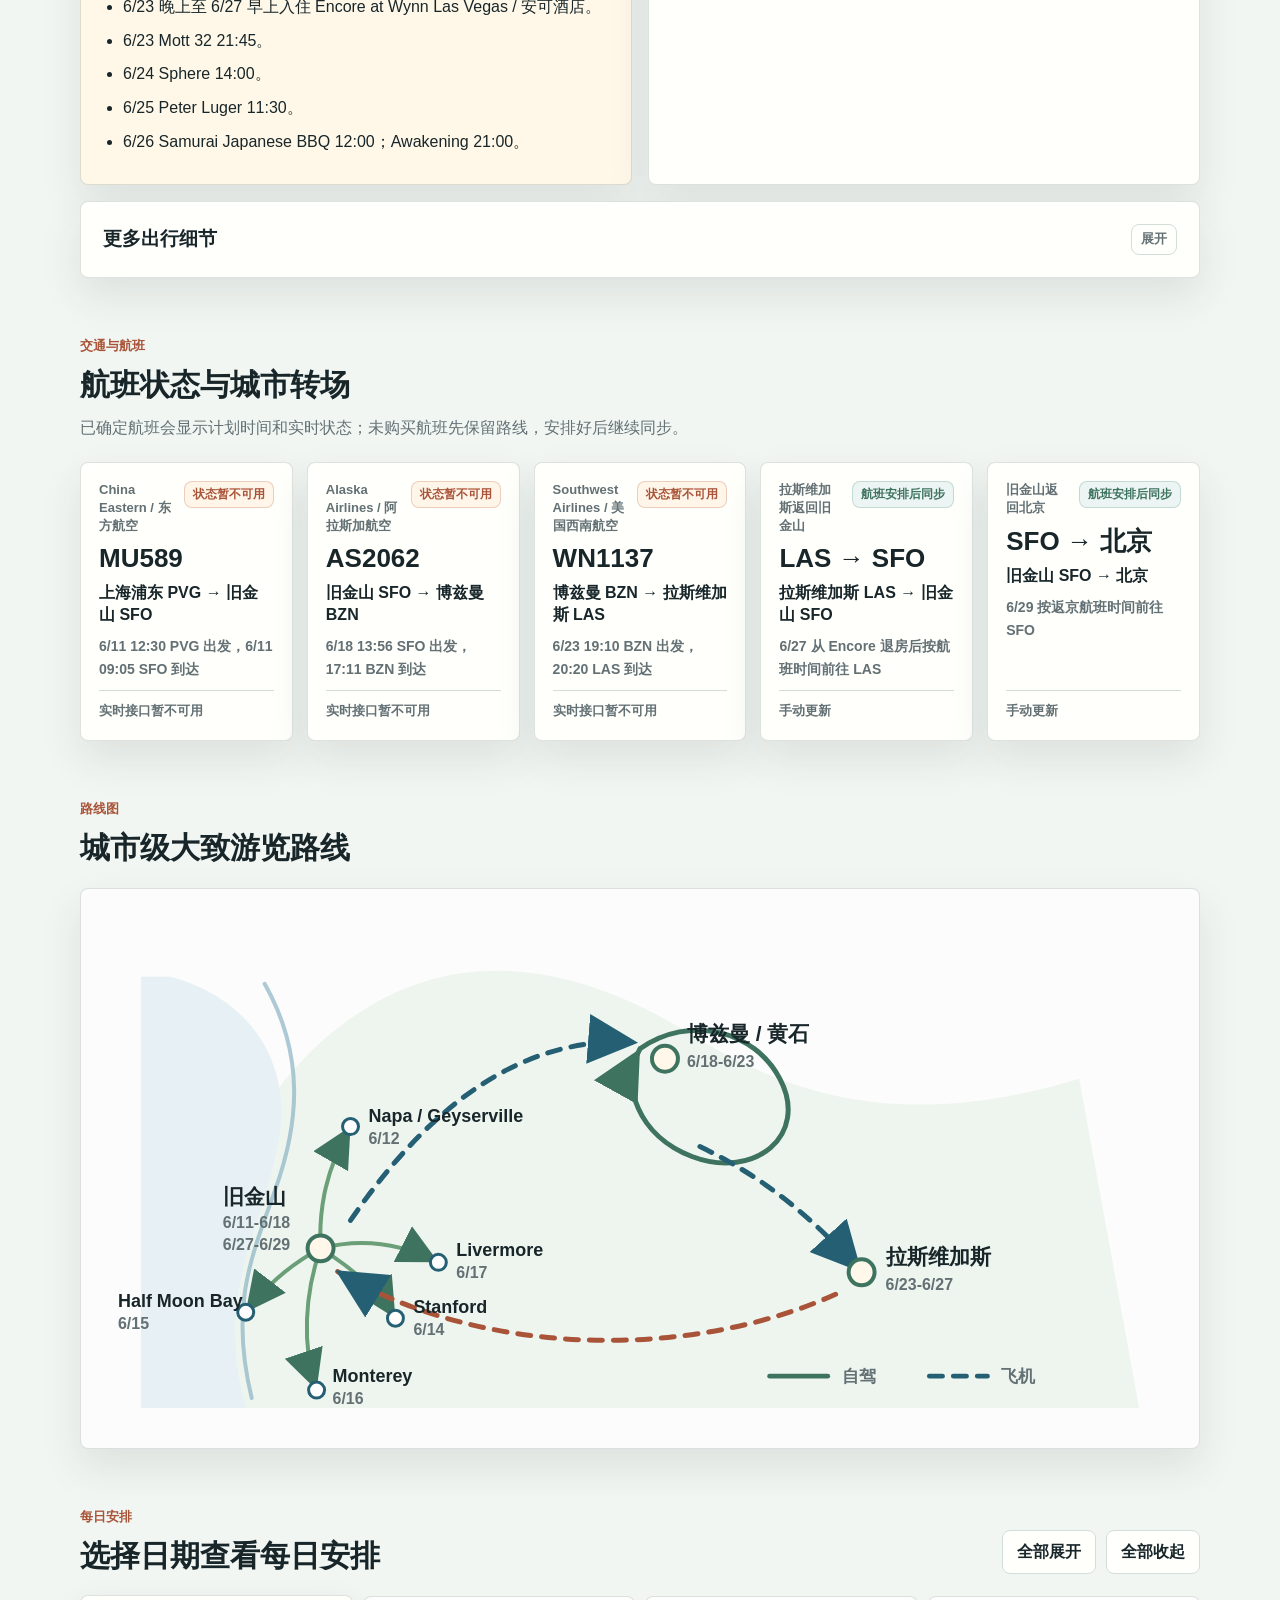
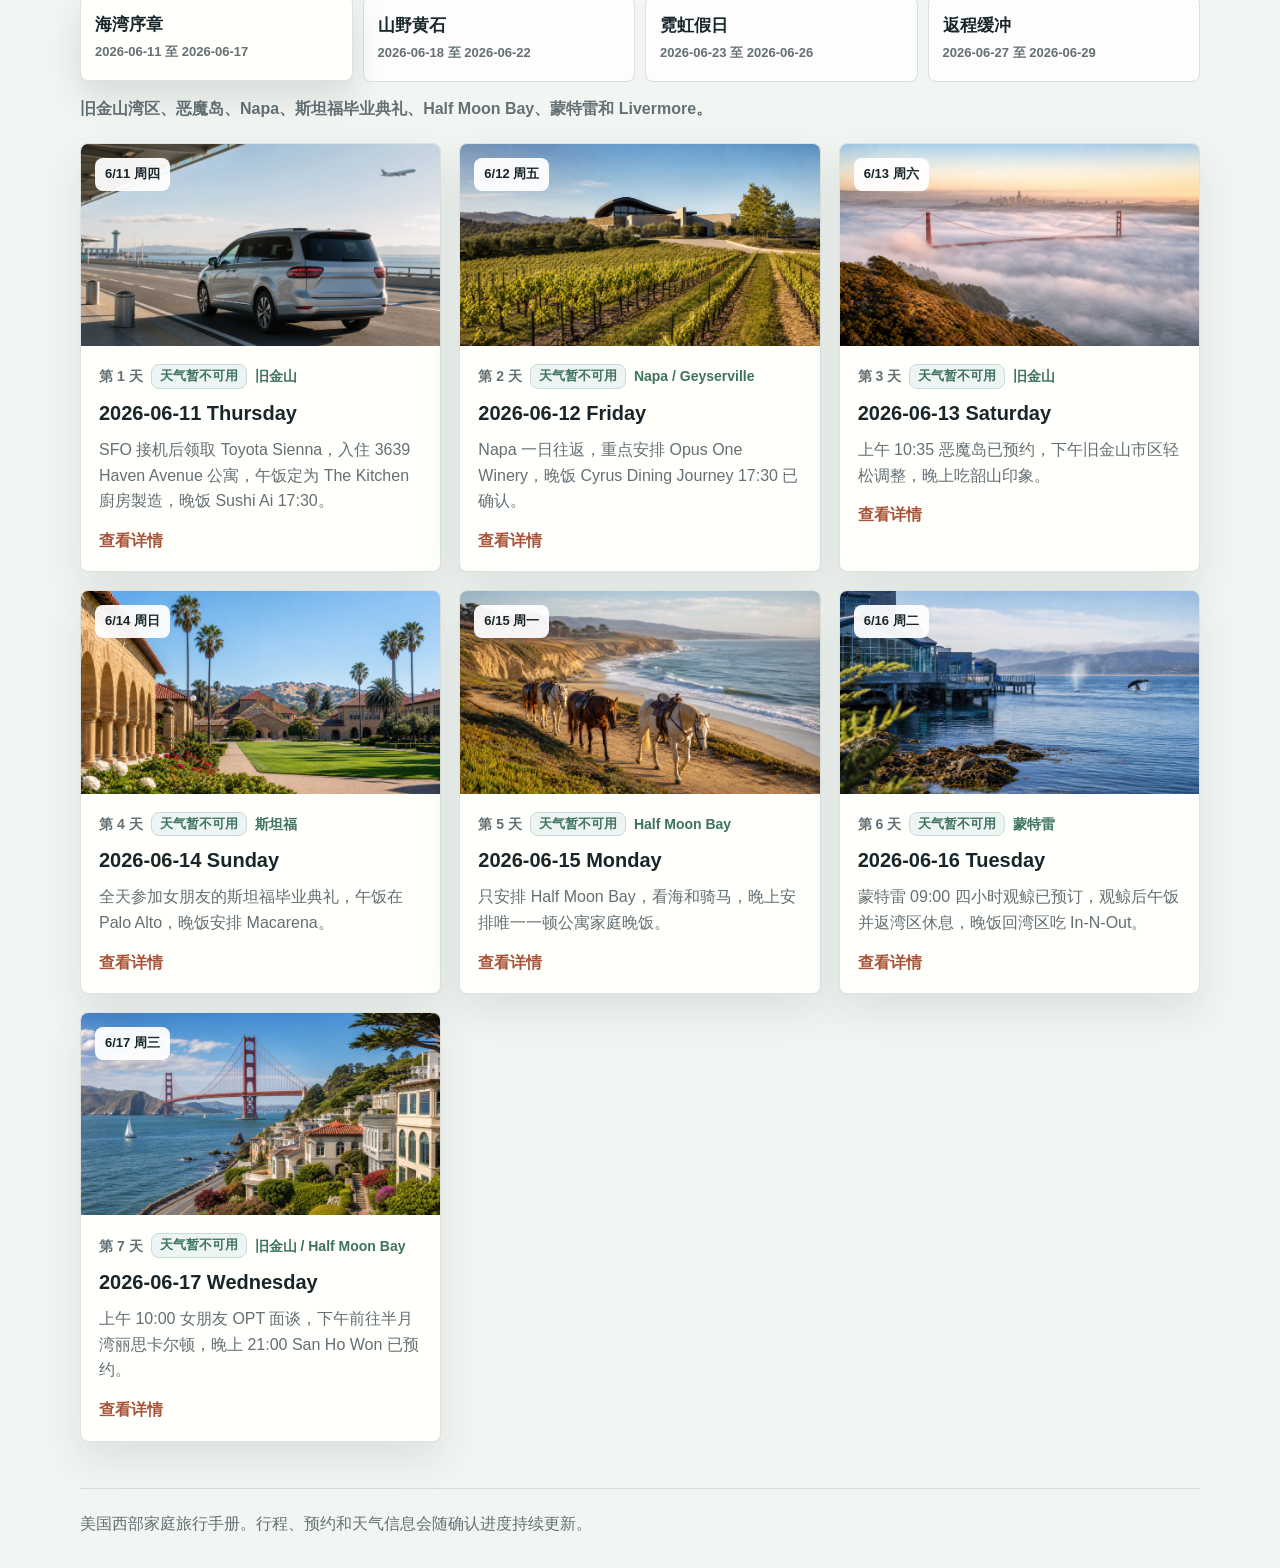
==== commit 790ab74c: "Update Monterey OPT and Vegas confirmed plans" ====
--- a/index.html
+++ b/index.html
@@ -4,7 +4,7 @@
     <meta charset="utf-8">
     <meta name="viewport" content="width=device-width, initial-scale=1">
     <title>美国西部家庭旅行手册</title>
-    <link rel="stylesheet" href="styles.css?v=20260603-swap-1213">
+    <link rel="stylesheet" href="styles.css?v=20260605-vegas-confirmed">
   </head>
   <body class="theme-manual">
     <header class="hero hero--cinematic">
@@ -80,9 +80,14 @@
               <li>6/12 Cyrus Dining Journey 17:30，3 人，Confirmation TOCK-R-6DNVS9QA。</li>
               <li>6/13 Alcatraz 10:35；晚饭韶山印象。</li>
               <li>6/16 Monterey 观鲸 09:00，四小时。</li>
+              <li>6/17 10:00 女朋友 OPT 面谈。</li>
               <li>6/17 San Ho Won 21:00，3 人。</li>
               <li>6/17 晚入住 The Ritz-Carlton, Half Moon Bay / 半月湾丽思卡尔顿酒店。</li>
               <li>6/23 晚上至 6/27 早上入住 Encore at Wynn Las Vegas / 安可酒店。</li>
+              <li>6/23 Mott 32 21:45。</li>
+              <li>6/24 Sphere 14:00。</li>
+              <li>6/25 Peter Luger 11:30。</li>
+              <li>6/26 Samurai Japanese BBQ 12:00；Awakening 21:00。</li>
             </ul>
           </article>
 
@@ -91,7 +96,7 @@
             <ul class="clean-list">
               <li>6/29 返回北京机票未买。</li>
               <li>6/15 只去 Half Moon Bay，看海和骑马；骑马预约信息出发前确认。</li>
-              <li>拉斯维加斯段：Peter Luger、O Show、Pro Gun Vegas、Raku、Wynn Buffet、Sphere、Mott 32、Awakening。</li>
+              <li>拉斯维加斯段未固定项目如 O Show、Pro Gun Vegas、Raku、Wynn Buffet 是否加入，出发前再同步。</li>
               <li>黄石住宿、黄石租车公司和 BZN 取还车细节出发前同步。</li>
             </ul>
           </article>
@@ -270,6 +275,6 @@
       <p>美国西部家庭旅行手册。行程、预约和天气信息会随确认进度持续更新。</p>
     </footer>
 
-    <script src="app.js?v=20260603-swap-1213"></script>
+    <script src="app.js?v=20260605-vegas-confirmed"></script>
   </body>
 </html>
--- a/styles.css
+++ b/styles.css
@@ -748,6 +748,112 @@
   z-index: 1;
 }
 
+.detail-timeline {
+  position: relative;
+  z-index: 1;
+  display: grid;
+  gap: 14px;
+  margin: 0;
+  padding: 0 0 0 22px;
+  list-style: none;
+}
+
+.detail-timeline::before {
+  content: "";
+  position: absolute;
+  left: 7px;
+  top: 7px;
+  bottom: 7px;
+  width: 2px;
+  border-radius: 999px;
+  background: linear-gradient(180deg, rgba(62, 126, 107, 0.7), rgba(62, 126, 107, 0.16));
+}
+
+.timeline-item {
+  position: relative;
+}
+
+.timeline-item::before {
+  content: "";
+  position: absolute;
+  left: -22px;
+  top: 9px;
+  width: 12px;
+  height: 12px;
+  border: 2px solid rgba(62, 126, 107, 0.8);
+  border-radius: 999px;
+  background: #ffffff;
+  box-shadow: 0 0 0 4px rgba(62, 126, 107, 0.12);
+}
+
+.timeline-item__content {
+  border: 1px solid rgba(71, 98, 91, 0.14);
+  border-radius: 8px;
+  background: rgba(255, 255, 255, 0.7);
+  padding: 12px 13px;
+}
+
+.timeline-item__content h4 {
+  margin: 0 0 5px;
+  color: var(--ink);
+  font-size: 14px;
+  font-weight: 850;
+}
+
+.timeline-item__content p {
+  margin: 0;
+  color: var(--muted);
+}
+
+.timeline-actions {
+  display: flex;
+  flex-wrap: wrap;
+  gap: 8px;
+  margin-top: 10px;
+}
+
+.detail-action {
+  appearance: none;
+  border: 1px solid rgba(62, 126, 107, 0.24);
+  border-radius: 8px;
+  background: rgba(255, 255, 255, 0.82);
+  color: var(--green);
+  cursor: pointer;
+  display: inline-flex;
+  align-items: center;
+  justify-content: center;
+  min-height: 34px;
+  padding: 7px 11px;
+  font: inherit;
+  font-size: 13px;
+  font-weight: 850;
+  line-height: 1.2;
+  text-decoration: none;
+  transition: background 160ms ease, border-color 160ms ease, color 160ms ease;
+}
+
+.detail-action:hover,
+.detail-action:focus-visible {
+  border-color: rgba(62, 126, 107, 0.48);
+  background: #ffffff;
+  color: var(--ink);
+}
+
+.detail-action--reservation {
+  border-color: rgba(181, 86, 54, 0.28);
+  color: var(--clay);
+}
+
+.reservation-note {
+  margin-top: 10px !important;
+  border-left: 3px solid var(--clay);
+  border-radius: 6px;
+  background: rgba(255, 248, 232, 0.84);
+  color: var(--ink) !important;
+  padding: 9px 10px;
+  font-size: 14px;
+}
+
 .detail-item {
   border-left: 4px solid var(--green);
   padding-left: 12px;
@@ -1030,6 +1136,44 @@
   border-left-color: var(--gold);
 }
 
+.theme-concierge .detail-timeline::before {
+  background: linear-gradient(180deg, rgba(216, 183, 101, 0.66), rgba(216, 183, 101, 0.14));
+}
+
+.theme-concierge .timeline-item::before {
+  border-color: rgba(216, 183, 101, 0.78);
+  background: #181b1a;
+  box-shadow: 0 0 0 4px rgba(216, 183, 101, 0.1);
+}
+
+.theme-concierge .timeline-item__content {
+  border-color: rgba(216, 183, 101, 0.18);
+  background: rgba(24, 27, 26, 0.72);
+}
+
+.theme-concierge .timeline-item__content h4 {
+  color: var(--ink);
+}
+
+.theme-concierge .detail-action {
+  border-color: rgba(216, 183, 101, 0.28);
+  background: rgba(216, 183, 101, 0.1);
+  color: var(--gold);
+}
+
+.theme-concierge .detail-action:hover,
+.theme-concierge .detail-action:focus-visible {
+  border-color: rgba(216, 183, 101, 0.54);
+  background: rgba(216, 183, 101, 0.18);
+  color: var(--ink);
+}
+
+.theme-concierge .reservation-note {
+  border-left-color: var(--gold);
+  background: rgba(216, 183, 101, 0.12);
+  color: var(--ink) !important;
+}
+
 .theme-concierge .route-map__panel {
   background: #141817;
 }
@@ -1217,6 +1361,23 @@
   .day-card__details {
     padding: 16px;
   }
+
+  .detail-timeline {
+    gap: 12px;
+    padding-left: 20px;
+  }
+
+  .timeline-item::before {
+    left: -20px;
+  }
+
+  .timeline-item__content {
+    padding: 11px 12px;
+  }
+
+  .detail-action {
+    min-height: 36px;
+  }
 }
 
 @media (prefers-reduced-motion: reduce) {
